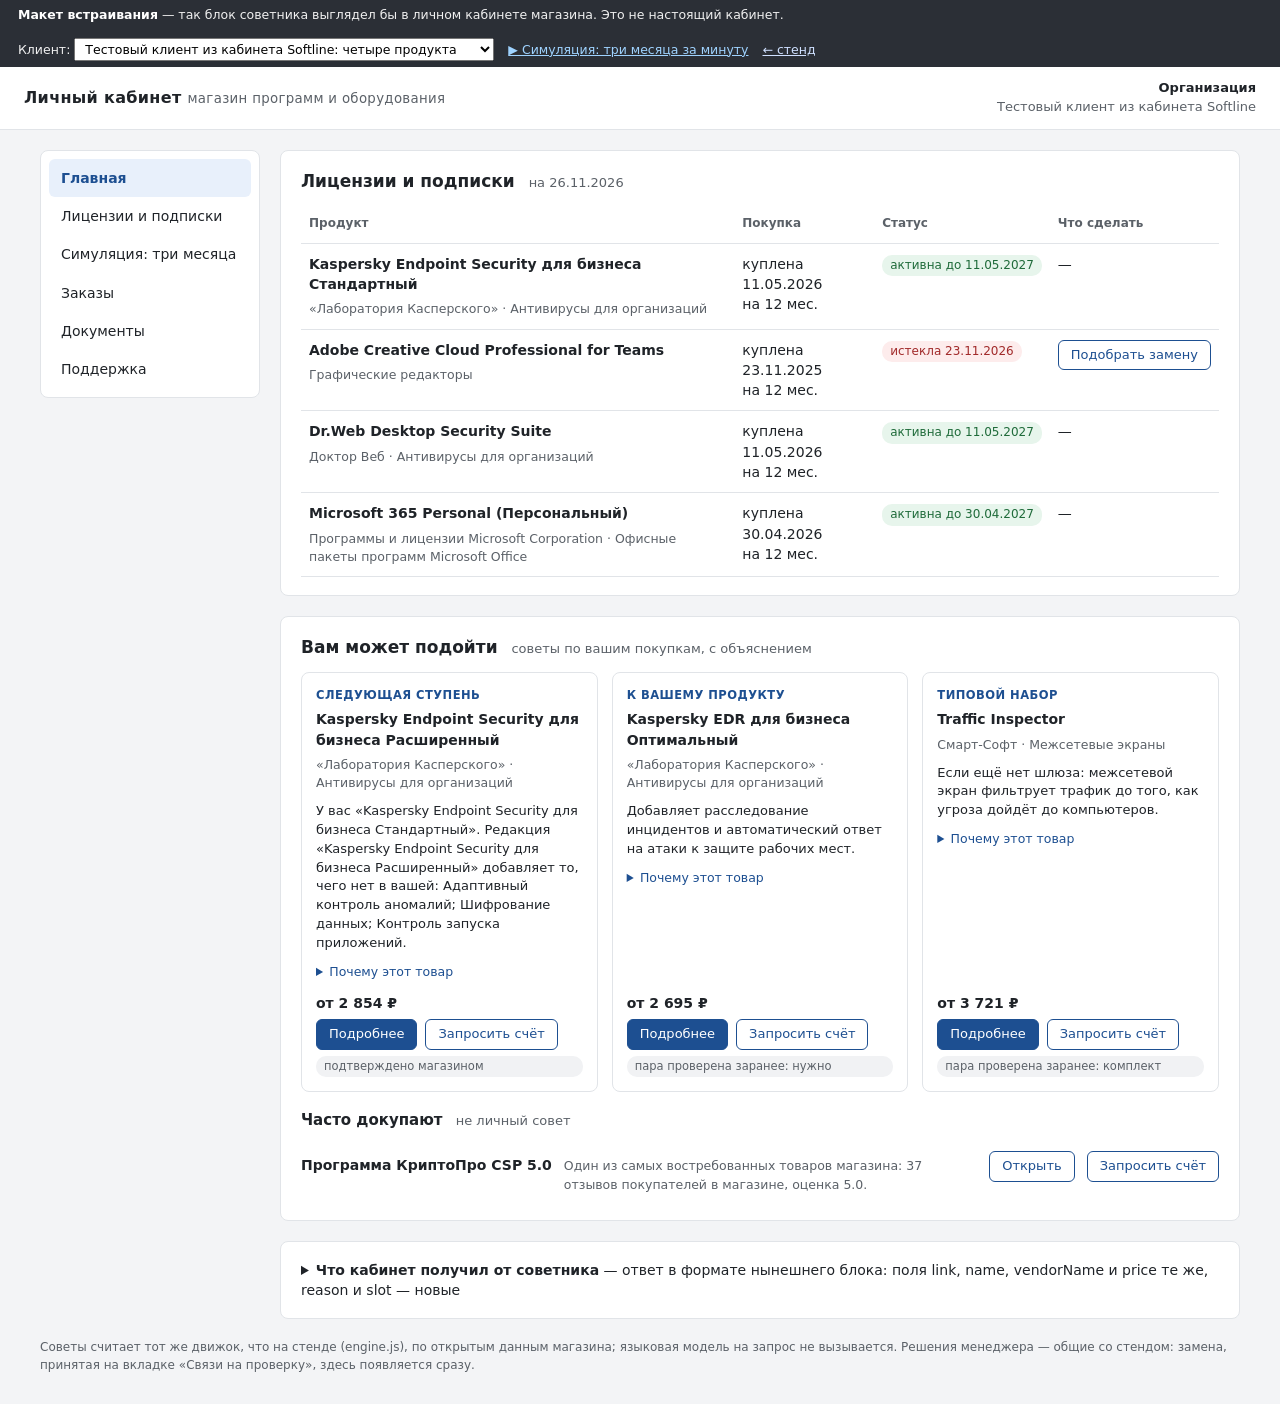
==== site/cabinet.html @ bb284099 "Кабинет: цена карточки в одну строку над кнопками «Подробнее» и «Запросить счёт» Co-Authored-By: Cla" ====
<!doctype html>
<html lang="ru">
<head>
<meta charset="utf-8">
<meta name="viewport" content="width=device-width, initial-scale=1">
<title>Макет: советник в личном кабинете</title>
<link rel="icon" href="data:,">
<style>
  :root {
    --bg: #f3f4f6; --card: #fff; --ink: #1f2328; --ink-2: #5b6168; --line: #e1e4e8;
    --accent: #1d4f91; --accent-2: #e8f0fb; --warn: #9a5b00; --warn-bg: #fff4e0; --bad: #a12a2a; --bad-bg: #fdecec;
    --ok: #1f6b3a; --ok-bg: #e7f5ec;
  }
  * { box-sizing: border-box; }
  body { margin: 0; font: 14px/1.45 system-ui, -apple-system, "Segoe UI", Roboto, sans-serif; background: var(--bg); color: var(--ink); }
  .mock { background: #2b2f36; color: #f0f0f0; font-size: 12.5px; padding: 6px 18px; display: flex; gap: 14px; align-items: center; flex-wrap: wrap; }
  .mock b { color: #fff; }
  .mock select { font: inherit; padding: 2px 6px; max-width: 420px; }
  .mock a { color: #cfe0ff; }
  header.bar { background: var(--card); border-bottom: 1px solid var(--line); padding: 12px 24px; display: flex; align-items: center; gap: 18px; }
  .logo { font-weight: 700; font-size: 16px; letter-spacing: .02em; }
  .logo small { font-weight: 400; color: var(--ink-2); margin-left: 6px; }
  .who { margin-left: auto; text-align: right; font-size: 13px; color: var(--ink-2); }
  .who b { color: var(--ink); display: block; }
  .layout { display: grid; grid-template-columns: 220px 1fr; gap: 20px; max-width: 1240px; margin: 20px auto; padding: 0 20px; }
  nav.side { background: var(--card); border: 1px solid var(--line); border-radius: 8px; padding: 8px; align-self: start; }
  nav.side a { display: block; padding: 9px 12px; border-radius: 6px; color: var(--ink); text-decoration: none; }
  nav.side a.on { background: var(--accent-2); color: var(--accent); font-weight: 600; }
  main { display: grid; gap: 20px; min-width: 0; }
  .panel { background: var(--card); border: 1px solid var(--line); border-radius: 8px; padding: 18px 20px; }
  .panel h2 { font-size: 17px; margin: 0 0 12px; }
  .panel h2 small { font-weight: 400; color: var(--ink-2); font-size: 13px; margin-left: 8px; }
  table { width: 100%; border-collapse: collapse; }
  th, td { text-align: left; padding: 10px 8px; border-bottom: 1px solid var(--line); vertical-align: top; }
  th { font-size: 12px; color: var(--ink-2); font-weight: 600; }
  .st { display: inline-block; padding: 2px 8px; border-radius: 10px; font-size: 12px; white-space: nowrap; }
  .st--ok { background: var(--ok-bg); color: var(--ok); }
  .st--warn { background: var(--warn-bg); color: var(--warn); }
  .st--bad { background: var(--bad-bg); color: var(--bad); }
  .st--none { background: #eef0f2; color: var(--ink-2); }
  .btn { display: inline-block; border: 1px solid var(--accent); color: var(--accent); background: #fff; border-radius: 6px; padding: 5px 12px; font: inherit; font-size: 13px; cursor: pointer; text-decoration: none; white-space: nowrap; }
  .btn--fill { background: var(--accent); color: #fff; }
  .hint { font-size: 12.5px; color: var(--ink-2); margin-top: 6px; max-width: 560px; }
  .hint b { color: var(--ink); }
  .repl { margin-top: 8px; padding: 10px 12px; border-radius: 6px; background: var(--accent-2); font-size: 13px; max-width: 620px; }
  .repl--wait { background: #f4f5f7; border: 1px dashed #b9bec5; }
  .cards { display: grid; grid-template-columns: repeat(auto-fill, minmax(250px, 1fr)); gap: 14px; }
  .card { border: 1px solid var(--line); border-radius: 8px; padding: 14px; display: flex; flex-direction: column; gap: 6px; }
  .card__kind { font-size: 11.5px; text-transform: uppercase; letter-spacing: .04em; color: var(--accent); font-weight: 600; }
  .card__name { font-weight: 600; }
  .card__vendor { font-size: 12.5px; color: var(--ink-2); }
  .card__why { font-size: 13px; margin: 4px 0; }
  .card__foot { margin-top: auto; display: flex; flex-wrap: wrap; align-items: center; gap: 6px 8px; padding-top: 6px; }
  .card__price { font-weight: 600; white-space: nowrap; flex: 1 0 100%; }
  .chip { font-size: 11.5px; color: var(--ink-2); background: #f1f2f4; border-radius: 10px; padding: 2px 8px; }
  details.why summary { cursor: pointer; font-size: 12.5px; color: var(--accent); }
  details.why ul { margin: 6px 0 0; padding-left: 18px; font-size: 12.5px; color: var(--ink-2); }
  .row { display: flex; gap: 12px; align-items: baseline; padding: 8px 0; border-top: 1px solid var(--line); flex-wrap: wrap; }
  .row:first-of-type { border-top: 0; }
  .row b { min-width: 220px; }
  .empty { color: var(--ink-2); font-size: 13.5px; padding: 6px 0 2px; }
  pre { background: #f6f8fa; border: 1px solid var(--line); border-radius: 6px; padding: 10px; font-size: 12px; overflow: auto; max-height: 340px; }
  footer { max-width: 1240px; margin: 0 auto 30px; padding: 0 20px; font-size: 12px; color: var(--ink-2); }
  /* симуляция «три месяца за минуту» */
  .sim-controls { display: flex; gap: 10px; align-items: center; flex-wrap: wrap; margin: 6px 0 12px; }
  .sim-tiles { display: grid; grid-template-columns: repeat(3, 1fr); gap: 12px; margin-bottom: 10px; }
  .sim-tile { border: 1px solid var(--line); border-radius: 8px; padding: 10px 14px; }
  .sim-tile b { display: block; font-size: 30px; line-height: 1.1; font-variant-numeric: tabular-nums; }
  .sim-tile span { font-size: 12.5px; color: var(--ink-2); }
  .sim-tile--ours { border-color: var(--ok); background: var(--ok-bg); }
  .sim-tile--ours b { color: var(--ok); }
  .sim-barwrap { height: 6px; background: #eef0f2; border-radius: 3px; overflow: hidden; margin: 4px 0 2px; }
  .sim-barwrap i { display: block; height: 100%; width: 0; background: var(--accent); transition: width .2s; }
  #sim-progress { font-size: 12px; color: var(--ink-2); }
  #sim-stage { margin-top: 12px; min-height: 290px; }
  .sim-head { font-size: 14px; margin-bottom: 6px; }
  .sim-hist { font-size: 12.5px; color: var(--ink-2); margin-bottom: 10px; }
  .sim-hist ul { display: inline; padding: 0; margin: 0; }
  .sim-hist li { display: inline; margin-right: 10px; color: var(--ink); }
  .sim-hist li small, .sim-item small { color: var(--ink-2); }
  .sim-cols { display: grid; grid-template-columns: 1fr 1fr; gap: 12px; }
  .sim-col { border: 1px solid var(--line); border-radius: 8px; padding: 10px 12px; }
  .sim-col--ours { border-color: var(--accent); }
  .sim-col h3 { font-size: 12.5px; margin: 0 0 6px; color: var(--ink-2); text-transform: uppercase; letter-spacing: .03em; }
  .sim-col h3 small { text-transform: none; letter-spacing: 0; font-weight: 400; }
  .sim-item { padding: 6px 8px; border-radius: 6px; margin: 4px 0; font-size: 13.5px; display: flex; flex-wrap: wrap; gap: 2px 8px; align-items: baseline; }
  .sim-item small { flex-basis: 100%; font-size: 11.5px; }
  .sim-item.hit { background: var(--ok-bg); color: var(--ok); font-weight: 600; }
  .sim-item em { font-style: normal; font-size: 11.5px; background: var(--ok); color: #fff; border-radius: 9px; padding: 0 7px; }
  .sim-target { margin-top: 10px; font-size: 13px; }
  .sim-target span { display: inline-block; margin: 3px 6px 3px 0; padding: 3px 9px; border-radius: 10px; background: #f1f2f4; }
  .sim-target span.ours { background: var(--ok-bg); color: var(--ok); font-weight: 600; }
  .sim-target span.co { background: var(--accent-2); color: var(--accent); }
  #sim-final { margin-top: 16px; border-top: 2px solid var(--line); padding-top: 12px; }
  #sim-final h3, #sim-why h3, #sim-judge h3 { font-size: 16px; margin: 0 0 8px; }
  .sim-big { font-size: 16px; }
  .sim-big b { font-size: 22px; }
  .sim-table td.sim-ours { color: var(--ok); font-weight: 700; }
  .sim-note { font-size: 13px; background: var(--warn-bg); border-radius: 6px; padding: 10px 12px; max-width: 820px; }
  #sim-why, #sim-judge { margin-top: 16px; border-top: 2px solid var(--line); padding-top: 12px; }
  .sim-list { font-size: 13px; padding-left: 18px; max-width: 860px; }
  .sim-list li { margin: 4px 0; }
  .sim-judge { margin-top: 8px; font-size: 12.5px; color: var(--ink-2); background: #f6f8fa; border-radius: 6px; padding: 6px 10px; }
  @media (max-width: 820px) { .layout { grid-template-columns: 1fr; } nav.side { display: none; } .sim-cols, .sim-tiles { grid-template-columns: 1fr; } }
</style>
</head>
<body>
<div class="mock">
  <span><b>Макет встраивания</b> — так блок советника выглядел бы в личном кабинете магазина. Это не настоящий кабинет.</span>
  <label>Клиент: <select id="client"></select></label>
  <a href="#sim" style="color:#9fd3ff">▶ Симуляция: три месяца за минуту</a>
  <a href="./">← стенд</a>
</div>
<header class="bar">
  <div class="logo">Личный кабинет<small>магазин программ и оборудования</small></div>
  <div class="who" id="who"></div>
</header>
<div class="layout">
  <nav class="side">
    <a class="on" href="#" data-home="1">Главная</a>
    <a href="#lic">Лицензии и подписки</a>
    <a href="#sim">Симуляция: три месяца</a>
    <a href="#">Заказы</a>
    <a href="#">Документы</a>
    <a href="#">Поддержка</a>
  </nav>
  <main>
    <section class="panel" id="sim" hidden>
      <h2>Симуляция: три месяца за минуту <small id="sim-window"></small></h2>
      <p class="hint" style="max-width:none">Клиенты группы A из данных организаторов. У каждого — тройка нашего советника и тройка базового способа организаторов «совместные покупки», обе на дату конца обучения; затем видно, что клиент на самом деле купил за три месяца. Счётчики — попадания: совет, который клиент потом купил. Популярность считается рядом.</p>
      <div class="sim-controls" id="sim-controls">
        <button class="btn btn--fill" id="sim-play">Перемотать три месяца</button>
        <button class="btn" id="sim-fast">Быстрее ×4</button>
        <button class="btn" id="sim-end">Сразу итог</button>
      </div>
      <div class="sim-tiles">
        <div class="sim-tile sim-tile--ours"><b id="sim-ours">0</b><span>попаданий у нашего советника</span></div>
        <div class="sim-tile"><b id="sim-co">0</b><span>у совместных покупок</span></div>
        <div class="sim-tile"><b id="sim-pop">0</b><span>у популярности</span></div>
      </div>
      <div class="sim-barwrap"><i id="sim-bar"></i></div>
      <div id="sim-progress"></div>
      <div id="sim-stage"></div>
      <div id="sim-final" hidden></div>
      <div id="sim-why" hidden></div>
      <div id="sim-judge" hidden></div>
    </section>
    <section class="panel" id="lic">
      <h2>Лицензии и подписки <small id="today"></small></h2>
      <div id="licenses"></div>
    </section>
    <section class="panel">
      <h2>Вам может подойти <small>советы по вашим покупкам, с объяснением</small></h2>
      <div id="block"></div>
      <div id="popular"></div>
    </section>
    <section class="panel">
      <details>
        <summary><b>Что кабинет получил от советника</b> — ответ в формате нынешнего блока: поля link, name, vendorName и price те же, reason и slot — новые</summary>
        <pre id="contract"></pre>
        <p class="hint">Тот же ответ кабинет получает одним запросом к серверу советника: <code>POST /api/advice</code> с типом клиента,
          датой и покупками (семейство, дата, срок). Языковая модель на запрос не вызывается, ответ — около миллисекунды.</p>
      </details>
    </section>
  </main>
</div>
<footer>
  Советы считает тот же движок, что на стенде (engine.js), по открытым данным магазина; языковая модель на запрос не вызывается.
  Решения менеджера — общие со стендом: замена, принятая на вкладке «Связи на проверку», здесь появляется сразу.
</footer>
<script src="engine.js"></script>
<script src="track.js"></script>
<script src="cabinet.js"></script>
<script src="cabinet-sim.js"></script>
</body>
</html>
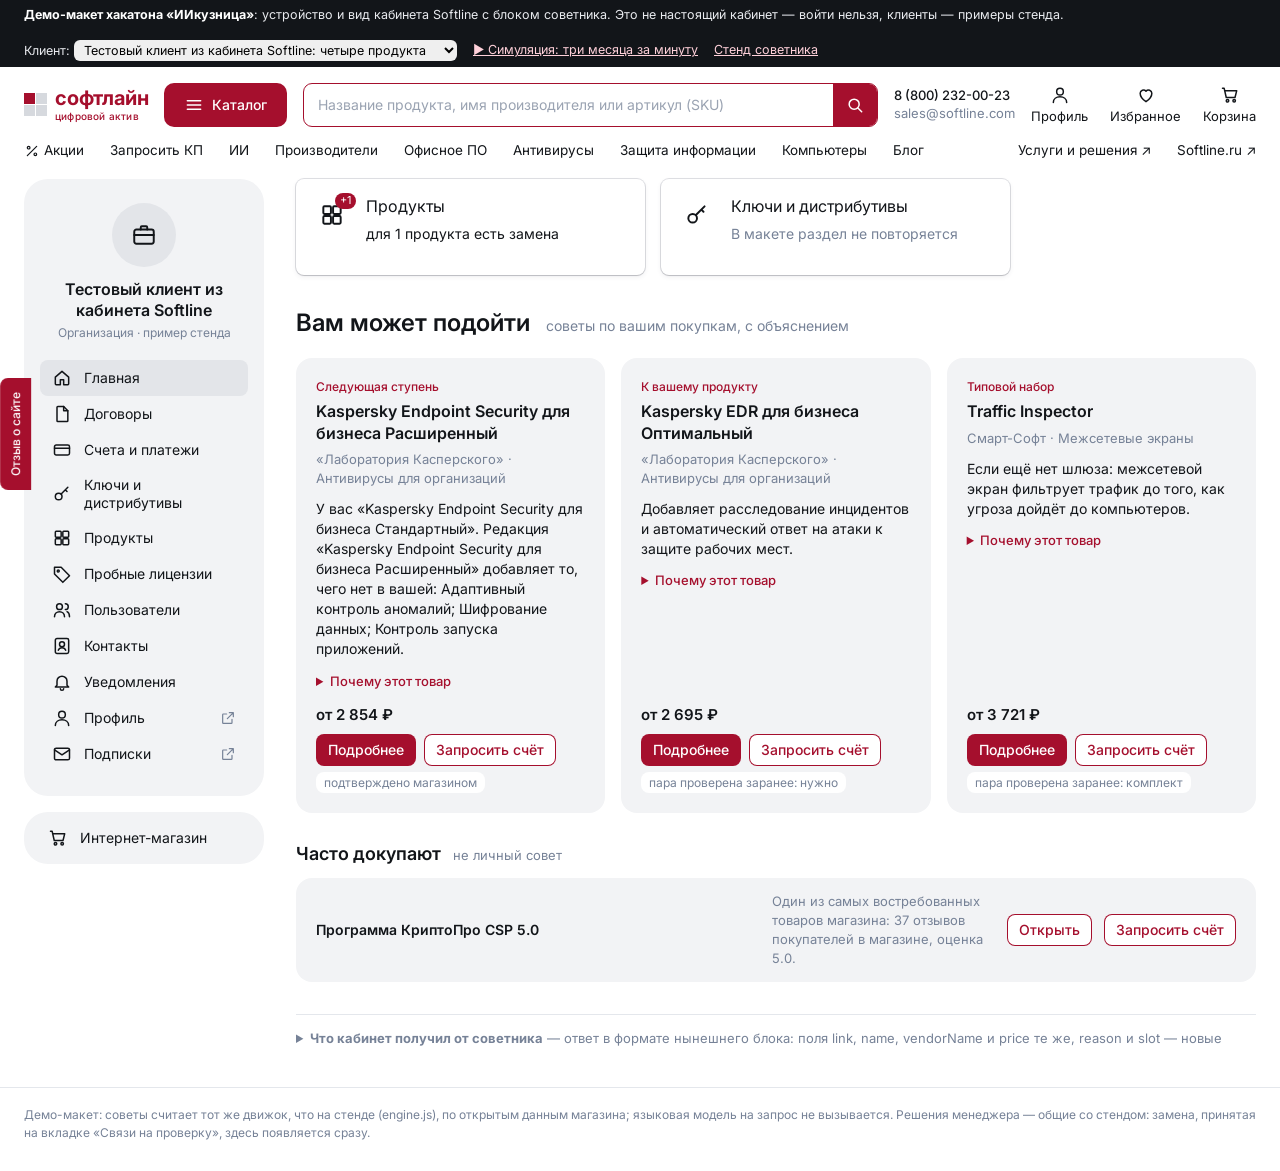
==== commit d4b4d876: "Кабинет и стенд в дизайне Softline: макет повторяет устройство и вид lk.softline.ru - cabinet.html: " ====
--- a/site/cabinet.html
+++ b/site/cabinet.html
@@ -3,129 +3,259 @@
 <head>
 <meta charset="utf-8">
 <meta name="viewport" content="width=device-width, initial-scale=1">
-<title>Макет: советник в личном кабинете</title>
+<title>Главная — макет кабинета Softline с советником</title>
 <link rel="icon" href="data:,">
+<link rel="preconnect" href="https://fonts.googleapis.com">
+<link rel="preconnect" href="https://fonts.gstatic.com" crossorigin>
+<link href="https://fonts.googleapis.com/css2?family=Inter:wght@400;500;600;700&display=swap" rel="stylesheet">
+<!-- Макет повторяет устройство и вид личного кабинета Softline (lk.softline.ru): шапка магазина, серое боковое меню,
+     «Главная» с виджетами и таблица «Продукты». Свой у макета только блок советника и его следы в таблице. -->
 <style>
   :root {
-    --bg: #f3f4f6; --card: #fff; --ink: #1f2328; --ink-2: #5b6168; --line: #e1e4e8;
-    --accent: #1d4f91; --accent-2: #e8f0fb; --warn: #9a5b00; --warn-bg: #fff4e0; --bad: #a12a2a; --bad-bg: #fdecec;
-    --ok: #1f6b3a; --ok-bg: #e7f5ec;
+    --red: #a50f2d; --red-dark: #870b24; --ink: #121519; --ink-2: #768297; --gray: #f2f3f5; --line: #e4e7ec;
+    --shadow: 0 1px 1px rgba(0, 0, 0, .12), 0 0 0 1px rgba(60, 66, 87, .16), 0 2px 5px rgba(60, 66, 87, .08);
+    --ok: #006817; --ok-bg: #e6f7e9; --ok-line: #cfe4d3; --warn: #c65300; --warn-bg: #fcf6df; --warn-line: #f7e6bb;
+    --bad: #b2041b; --bad-bg: #ffebf0; --bad-line: #f3ced4;
+    --accent: var(--red); --accent-2: #fbeef1; --bg: #fff; --card: #fff;
   }
   * { box-sizing: border-box; }
-  body { margin: 0; font: 14px/1.45 system-ui, -apple-system, "Segoe UI", Roboto, sans-serif; background: var(--bg); color: var(--ink); }
-  .mock { background: #2b2f36; color: #f0f0f0; font-size: 12.5px; padding: 6px 18px; display: flex; gap: 14px; align-items: center; flex-wrap: wrap; }
-  .mock b { color: #fff; }
-  .mock select { font: inherit; padding: 2px 6px; max-width: 420px; }
-  .mock a { color: #cfe0ff; }
-  header.bar { background: var(--card); border-bottom: 1px solid var(--line); padding: 12px 24px; display: flex; align-items: center; gap: 18px; }
-  .logo { font-weight: 700; font-size: 16px; letter-spacing: .02em; }
-  .logo small { font-weight: 400; color: var(--ink-2); margin-left: 6px; }
-  .who { margin-left: auto; text-align: right; font-size: 13px; color: var(--ink-2); }
-  .who b { color: var(--ink); display: block; }
-  .layout { display: grid; grid-template-columns: 220px 1fr; gap: 20px; max-width: 1240px; margin: 20px auto; padding: 0 20px; }
-  nav.side { background: var(--card); border: 1px solid var(--line); border-radius: 8px; padding: 8px; align-self: start; }
-  nav.side a { display: block; padding: 9px 12px; border-radius: 6px; color: var(--ink); text-decoration: none; }
-  nav.side a.on { background: var(--accent-2); color: var(--accent); font-weight: 600; }
-  main { display: grid; gap: 20px; min-width: 0; }
-  .panel { background: var(--card); border: 1px solid var(--line); border-radius: 8px; padding: 18px 20px; }
-  .panel h2 { font-size: 17px; margin: 0 0 12px; }
-  .panel h2 small { font-weight: 400; color: var(--ink-2); font-size: 13px; margin-left: 8px; }
-  table { width: 100%; border-collapse: collapse; }
-  th, td { text-align: left; padding: 10px 8px; border-bottom: 1px solid var(--line); vertical-align: top; }
-  th { font-size: 12px; color: var(--ink-2); font-weight: 600; }
-  .st { display: inline-block; padding: 2px 8px; border-radius: 10px; font-size: 12px; white-space: nowrap; }
-  .st--ok { background: var(--ok-bg); color: var(--ok); }
-  .st--warn { background: var(--warn-bg); color: var(--warn); }
-  .st--bad { background: var(--bad-bg); color: var(--bad); }
-  .st--none { background: #eef0f2; color: var(--ink-2); }
-  .btn { display: inline-block; border: 1px solid var(--accent); color: var(--accent); background: #fff; border-radius: 6px; padding: 5px 12px; font: inherit; font-size: 13px; cursor: pointer; text-decoration: none; white-space: nowrap; }
-  .btn--fill { background: var(--accent); color: #fff; }
-  .hint { font-size: 12.5px; color: var(--ink-2); margin-top: 6px; max-width: 560px; }
+  body { margin: 0; font: 14px/1.43 Inter, Arial, Tahoma, Helvetica, sans-serif; color: var(--ink); background: #fff; }
+  a { color: var(--red); }
+  svg.i { width: 20px; height: 20px; flex: 0 0 auto; fill: none; stroke: currentColor; stroke-width: 1.8; stroke-linecap: round; stroke-linejoin: round; }
+
+  /* полоса макета: не часть кабинета */
+  .demo { background: var(--ink); color: #e9ebef; font-size: 12.5px; padding: 6px 24px; display: flex; gap: 16px; align-items: center; flex-wrap: wrap; }
+  .demo b { color: #fff; }
+  .demo select { font: inherit; padding: 2px 6px; max-width: 420px; border-radius: 6px; border: 0; }
+  .demo a { color: #ffd1da; }
+
+  /* шапка магазина */
+  .hdr { max-width: 1392px; margin: 0 auto; padding: 12px 24px 0; }
+  .hdr__row { display: flex; align-items: center; gap: 16px; height: 52px; }
+  .logo { display: flex; align-items: center; gap: 8px; text-decoration: none; color: var(--red); }
+  .logo__text { font-weight: 700; font-size: 20px; line-height: 1; letter-spacing: -.01em; }
+  .logo__text small { display: block; font-size: 10px; font-weight: 500; letter-spacing: .02em; color: var(--red); margin-top: 3px; }
+  .logo__mark { display: grid; grid-template-columns: 11px 11px; gap: 1px; }
+  .logo__mark i { width: 11px; height: 11px; background: #d6d9de; }
+  .logo__mark i:first-child { background: var(--red); }
+  .btn-cat { display: inline-flex; align-items: center; gap: 8px; height: 44px; padding: 10px 20px; border: 0; border-radius: 10px; background: var(--red); color: #fff; font: 500 14px Inter, Arial, sans-serif; }
+  .search { flex: 1; display: flex; height: 44px; border: .8px solid var(--red); border-radius: 9px; overflow: hidden; }
+  .search span { flex: 1; display: flex; align-items: center; padding: 0 14px; color: #9aa3b2; font-size: 14px; }
+  .search i { width: 44px; background: var(--red); color: #fff; display: grid; place-items: center; }
+  .contacts { font-size: 13px; line-height: 1.35; }
+  .contacts b { display: block; font-weight: 500; }
+  .contacts span { color: var(--ink-2); }
+  .hdr__icons { display: flex; gap: 22px; font-size: 13px; }
+  .hdr__icons span { display: flex; flex-direction: column; align-items: center; gap: 2px; position: relative; }
+  .hdr__icons em { position: absolute; top: -4px; right: 4px; background: var(--red); color: #fff; font-style: normal; font-size: 10px; border-radius: 8px; padding: 0 5px; }
+  .hdr__nav { display: flex; gap: 26px; align-items: center; height: 40px; font-size: 13.5px; white-space: nowrap; overflow: hidden; }
+  .hdr__nav span { display: inline-flex; align-items: center; gap: 4px; }
+  .hdr__nav .r { margin-left: auto; }
+
+  /* кабинет: боковая панель и содержимое */
+  .layout { max-width: 1392px; margin: 8px auto 0; padding: 0 24px; display: grid; grid-template-columns: 240px 1fr; gap: 32px; }
+  .side__window { background: var(--gray); border-radius: 24px; padding: 24px 16px; margin-bottom: 16px; }
+  .avatar { width: 64px; height: 64px; border-radius: 50%; background: #e3e5e9; display: grid; place-items: center; margin: 0 auto 12px; }
+  .who { text-align: center; margin-bottom: 18px; }
+  .who b { display: block; font-size: 16px; font-weight: 600; line-height: 1.3; }
+  .who span { display: block; color: var(--ink-2); font-size: 12px; margin-top: 4px; }
+  .menu a { display: flex; align-items: center; gap: 12px; padding: 8px 12px; border-radius: 8px; color: var(--ink); text-decoration: none; font-size: 14px; line-height: 1.3; }
+  .menu a.on { background: #e3e5e9; }
+  .menu a.off { cursor: default; }
+  .menu a .ext { margin-left: auto; width: 16px; height: 16px; color: var(--ink-2); }
+  .side__shop { display: flex; align-items: center; gap: 12px; padding: 16px 24px; }
+  main { min-width: 0; padding-bottom: 40px; }
+  .h1 { font-size: 40px; line-height: 48px; font-weight: 700; margin: 8px 0 24px; }
+  .h1 small { font-size: 14px; font-weight: 400; color: var(--ink-2); margin-left: 12px; }
+  .h2 { font-size: 24px; line-height: 32px; font-weight: 600; margin: 32px 0 16px; }
+  .h2 small { font-size: 14px; font-weight: 400; color: var(--ink-2); margin-left: 10px; }
+  .hint { font-size: 13px; color: var(--ink-2); margin-top: 6px; max-width: 560px; line-height: 1.45; }
   .hint b { color: var(--ink); }
-  .repl { margin-top: 8px; padding: 10px 12px; border-radius: 6px; background: var(--accent-2); font-size: 13px; max-width: 620px; }
-  .repl--wait { background: #f4f5f7; border: 1px dashed #b9bec5; }
-  .cards { display: grid; grid-template-columns: repeat(auto-fill, minmax(250px, 1fr)); gap: 14px; }
-  .card { border: 1px solid var(--line); border-radius: 8px; padding: 14px; display: flex; flex-direction: column; gap: 6px; }
-  .card__kind { font-size: 11.5px; text-transform: uppercase; letter-spacing: .04em; color: var(--accent); font-weight: 600; }
-  .card__name { font-weight: 600; }
-  .card__vendor { font-size: 12.5px; color: var(--ink-2); }
-  .card__why { font-size: 13px; margin: 4px 0; }
-  .card__foot { margin-top: auto; display: flex; flex-wrap: wrap; align-items: center; gap: 6px 8px; padding-top: 6px; }
-  .card__price { font-weight: 600; white-space: nowrap; flex: 1 0 100%; }
-  .chip { font-size: 11.5px; color: var(--ink-2); background: #f1f2f4; border-radius: 10px; padding: 2px 8px; }
-  details.why summary { cursor: pointer; font-size: 12.5px; color: var(--accent); }
-  details.why ul { margin: 6px 0 0; padding-left: 18px; font-size: 12.5px; color: var(--ink-2); }
-  .row { display: flex; gap: 12px; align-items: baseline; padding: 8px 0; border-top: 1px solid var(--line); flex-wrap: wrap; }
-  .row:first-of-type { border-top: 0; }
-  .row b { min-width: 220px; }
-  .empty { color: var(--ink-2); font-size: 13.5px; padding: 6px 0 2px; }
-  pre { background: #f6f8fa; border: 1px solid var(--line); border-radius: 6px; padding: 10px; font-size: 12px; overflow: auto; max-height: 340px; }
-  footer { max-width: 1240px; margin: 0 auto 30px; padding: 0 20px; font-size: 12px; color: var(--ink-2); }
-  /* симуляция «три месяца за минуту» */
+
+  /* «Главная»: виджеты как у кабинета */
+  .widgets { display: grid; grid-template-columns: repeat(2, minmax(0, 349px)); gap: 16px; }
+  .info-widget { display: flex; gap: 14px; background: #fff; border-radius: 8px; padding: 16px; box-shadow: var(--shadow); color: var(--ink); text-decoration: none; min-height: 96px; }
+  .iw__icon { position: relative; width: 40px; height: 40px; display: grid; place-items: center; }
+  .iw__badge { position: absolute; top: -2px; right: -4px; background: var(--red); color: #fff; font-style: normal; font-size: 11px; border-radius: 9px; padding: 0 5px; }
+  .iw__title { font-size: 16px; margin-bottom: 6px; }
+  .iw__text { color: var(--ink); font-size: 14px; }
+  .iw__text.muted { color: var(--ink-2); }
+
+  /* блок советника — карточками в стиле «Популярных решений» */
+  .cards { display: grid; grid-template-columns: repeat(auto-fill, minmax(250px, 1fr)); gap: 16px; }
+  .card { background: var(--gray); border-radius: 16px; padding: 20px; display: flex; flex-direction: column; gap: 6px; }
+  .card__kind { font-size: 12px; font-weight: 500; color: var(--red); }
+  .card__name { font-size: 16px; font-weight: 600; line-height: 1.35; }
+  .card__vendor { font-size: 13px; color: var(--ink-2); }
+  .card__why { font-size: 14px; margin: 6px 0; }
+  .card__foot { margin-top: auto; display: flex; flex-wrap: wrap; align-items: center; gap: 8px; padding-top: 8px; }
+  .card__price { font-weight: 600; white-space: nowrap; flex: 1 0 100%; font-size: 15px; }
+  .chip { align-self: flex-start; font-size: 12px; color: var(--ink-2); background: #fff; border-radius: 8px; padding: 2px 8px; }
+  details.why summary { cursor: pointer; font-size: 13px; color: var(--red); font-weight: 500; }
+  details.why ul { margin: 6px 0 0; padding-left: 18px; font-size: 13px; color: var(--ink-2); }
+  .btn { display: inline-flex; align-items: center; justify-content: center; border: 0; border-radius: 8px; padding: 6px 12px; font: 500 14px/20px Inter, Arial, sans-serif;
+    cursor: pointer; text-decoration: none; white-space: nowrap; background: #fff; color: var(--red); box-shadow: inset 0 0 0 1px var(--red); }
+  .btn--fill { background: var(--red); color: #fff; box-shadow: none; }
+  .btn--fill:hover { background: var(--red-dark); }
+  .btn:disabled { background: var(--gray); color: #a4afc0; box-shadow: none; cursor: default; }
+  .row { display: flex; gap: 12px; align-items: center; padding: 14px 20px; background: var(--gray); border-radius: 16px; flex-wrap: wrap; margin-top: 12px; }
+  .row b { flex: 1 1 220px; font-weight: 600; }
+  #popular h2 { font-size: 18px !important; font-weight: 600; margin: 28px 0 0 !important; }
+  #popular h2 small { font-size: 13px; font-weight: 400; color: var(--ink-2); margin-left: 8px; }
+  .empty { color: var(--ink-2); font-size: 14px; padding: 16px 20px; background: var(--gray); border-radius: 16px; }
+  details.contract { margin-top: 32px; border-top: 1px solid var(--line); padding-top: 14px; font-size: 13px; color: var(--ink-2); }
+  details.contract summary { cursor: pointer; }
+  pre { background: var(--gray); border-radius: 8px; padding: 12px; font-size: 12px; overflow: auto; max-height: 340px; color: var(--ink); }
+
+  /* «Продукты»: поиск, фильтры и таблица как у кабинета */
+  .psearch { display: flex; align-items: center; gap: 10px; height: 44px; border-radius: 10px; box-shadow: var(--shadow); padding: 0 14px; color: #9aa3b2; font-size: 16px; }
+  .filters { display: flex; gap: 12px; flex-wrap: wrap; margin: 16px 0 20px; }
+  .filters span { display: inline-flex; align-items: center; gap: 24px; height: 40px; padding: 0 12px; border-radius: 8px; box-shadow: var(--shadow); font-size: 14px; }
+  .filters span::after { content: ""; width: 7px; height: 7px; border-right: 1.5px solid var(--ink-2); border-bottom: 1.5px solid var(--ink-2); transform: rotate(45deg) translateY(-2px); }
+  #licenses table { width: 100%; border-collapse: separate; border-spacing: 0; border: 1px solid var(--line); border-radius: 12px; overflow: hidden; }
+  #licenses th { background: var(--gray); text-align: left; font-weight: 400; font-size: 14px; padding: 12px 16px; }
+  #licenses td { padding: 14px 16px; border-top: 1px solid var(--line); vertical-align: top; }
+  #licenses td.pact { width: 380px; text-align: right; }
+  #licenses td.pact .hint { margin-left: auto; text-align: right; font-size: 13px; }
+  .pvend b { font-weight: 500; }
+  .pvend span { color: var(--ink-2); font-weight: 500; }
+  .pname { margin: 4px 0; max-width: 460px; }
+  .ptags { color: var(--ink-2); }
+  .pdate { margin-top: 8px; }
+  .st { display: inline-block; padding: 2px 6px; border-radius: 8px; font-size: 14px; line-height: 20px; font-weight: 500; white-space: nowrap; border: .8px solid transparent; }
+  .st--ok { background: var(--ok-bg); color: var(--ok); border-color: var(--ok-line); }
+  .st--warn { background: var(--warn-bg); color: var(--warn); border-color: var(--warn-line); }
+  .st--bad { background: var(--bad-bg); color: var(--bad); border-color: var(--bad-line); }
+  .st--none { background: var(--gray); color: var(--ink-2); }
+  .repl { margin: 10px 0 0 auto; padding: 12px 14px; border-radius: 12px; background: var(--gray); font-size: 13px; max-width: 380px; text-align: left; }
+  #licenses td.pact .repl .hint { text-align: left; margin-left: 0; }
+  .repl--wait { background: #fff; box-shadow: inset 0 0 0 1px #c9ced6; }
+  .note { color: var(--ink-2); margin-top: 14px; }
+  footer { max-width: 1392px; margin: 0 auto; padding: 18px 24px 30px; font-size: 12px; color: var(--ink-2); border-top: 1px solid var(--line); }
+  .feedback { position: fixed; left: 0; top: 42%; writing-mode: vertical-rl; transform: rotate(180deg); background: var(--red); color: #fff; font-size: 12px;
+    font-weight: 500; padding: 14px 7px; border-radius: 0 8px 8px 0; }
+
+  /* симуляция «три месяца за минуту» — та же, что раньше, в цветах кабинета */
+  #sim { padding-top: 8px; }
+  #sim h2 { font-size: 24px; line-height: 32px; font-weight: 600; margin: 0 0 8px; }
+  #sim h2 small { font-size: 14px; font-weight: 400; color: var(--ink-2); margin-left: 8px; }
   .sim-controls { display: flex; gap: 10px; align-items: center; flex-wrap: wrap; margin: 6px 0 12px; }
   .sim-tiles { display: grid; grid-template-columns: repeat(3, 1fr); gap: 12px; margin-bottom: 10px; }
-  .sim-tile { border: 1px solid var(--line); border-radius: 8px; padding: 10px 14px; }
+  .sim-tile { background: var(--gray); border-radius: 16px; padding: 12px 16px; }
   .sim-tile b { display: block; font-size: 30px; line-height: 1.1; font-variant-numeric: tabular-nums; }
-  .sim-tile span { font-size: 12.5px; color: var(--ink-2); }
-  .sim-tile--ours { border-color: var(--ok); background: var(--ok-bg); }
+  .sim-tile span { font-size: 13px; color: var(--ink-2); }
+  .sim-tile--ours { background: var(--ok-bg); }
   .sim-tile--ours b { color: var(--ok); }
-  .sim-barwrap { height: 6px; background: #eef0f2; border-radius: 3px; overflow: hidden; margin: 4px 0 2px; }
-  .sim-barwrap i { display: block; height: 100%; width: 0; background: var(--accent); transition: width .2s; }
+  .sim-barwrap { height: 6px; background: var(--gray); border-radius: 3px; overflow: hidden; margin: 4px 0 2px; }
+  .sim-barwrap i { display: block; height: 100%; width: 0; background: var(--red); transition: width .2s; }
   #sim-progress { font-size: 12px; color: var(--ink-2); }
   #sim-stage { margin-top: 12px; min-height: 290px; }
   .sim-head { font-size: 14px; margin-bottom: 6px; }
-  .sim-hist { font-size: 12.5px; color: var(--ink-2); margin-bottom: 10px; }
+  .sim-hist { font-size: 13px; color: var(--ink-2); margin-bottom: 10px; }
   .sim-hist ul { display: inline; padding: 0; margin: 0; }
   .sim-hist li { display: inline; margin-right: 10px; color: var(--ink); }
   .sim-hist li small, .sim-item small { color: var(--ink-2); }
   .sim-cols { display: grid; grid-template-columns: 1fr 1fr; gap: 12px; }
-  .sim-col { border: 1px solid var(--line); border-radius: 8px; padding: 10px 12px; }
-  .sim-col--ours { border-color: var(--accent); }
+  .sim-col { background: var(--gray); border-radius: 16px; padding: 12px 14px; }
+  .sim-col--ours { background: #fff; box-shadow: inset 0 0 0 1.5px var(--red); }
   .sim-col h3 { font-size: 12.5px; margin: 0 0 6px; color: var(--ink-2); text-transform: uppercase; letter-spacing: .03em; }
   .sim-col h3 small { text-transform: none; letter-spacing: 0; font-weight: 400; }
-  .sim-item { padding: 6px 8px; border-radius: 6px; margin: 4px 0; font-size: 13.5px; display: flex; flex-wrap: wrap; gap: 2px 8px; align-items: baseline; }
+  .sim-item { padding: 6px 8px; border-radius: 8px; margin: 4px 0; font-size: 13.5px; display: flex; flex-wrap: wrap; gap: 2px 8px; align-items: baseline; }
   .sim-item small { flex-basis: 100%; font-size: 11.5px; }
   .sim-item.hit { background: var(--ok-bg); color: var(--ok); font-weight: 600; }
   .sim-item em { font-style: normal; font-size: 11.5px; background: var(--ok); color: #fff; border-radius: 9px; padding: 0 7px; }
   .sim-target { margin-top: 10px; font-size: 13px; }
-  .sim-target span { display: inline-block; margin: 3px 6px 3px 0; padding: 3px 9px; border-radius: 10px; background: #f1f2f4; }
+  .sim-target span { display: inline-block; margin: 3px 6px 3px 0; padding: 3px 9px; border-radius: 8px; background: var(--gray); }
   .sim-target span.ours { background: var(--ok-bg); color: var(--ok); font-weight: 600; }
-  .sim-target span.co { background: var(--accent-2); color: var(--accent); }
-  #sim-final { margin-top: 16px; border-top: 2px solid var(--line); padding-top: 12px; }
-  #sim-final h3, #sim-why h3, #sim-judge h3 { font-size: 16px; margin: 0 0 8px; }
+  .sim-target span.co { background: var(--accent-2); color: var(--red); }
+  #sim-final { margin-top: 16px; border-top: 1px solid var(--line); padding-top: 12px; }
+  #sim-final h3, #sim-why h3, #sim-judge h3 { font-size: 18px; margin: 0 0 8px; }
   .sim-big { font-size: 16px; }
   .sim-big b { font-size: 22px; }
+  .sim-table { border-collapse: collapse; }
+  .sim-table th, .sim-table td { text-align: left; padding: 8px 10px; border-bottom: 1px solid var(--line); }
   .sim-table td.sim-ours { color: var(--ok); font-weight: 700; }
-  .sim-note { font-size: 13px; background: var(--warn-bg); border-radius: 6px; padding: 10px 12px; max-width: 820px; }
-  #sim-why, #sim-judge { margin-top: 16px; border-top: 2px solid var(--line); padding-top: 12px; }
+  .sim-note { font-size: 13px; background: var(--warn-bg); border-radius: 8px; padding: 10px 12px; max-width: 820px; }
+  #sim-why, #sim-judge { margin-top: 16px; border-top: 1px solid var(--line); padding-top: 12px; }
   .sim-list { font-size: 13px; padding-left: 18px; max-width: 860px; }
   .sim-list li { margin: 4px 0; }
-  .sim-judge { margin-top: 8px; font-size: 12.5px; color: var(--ink-2); background: #f6f8fa; border-radius: 6px; padding: 6px 10px; }
-  @media (max-width: 820px) { .layout { grid-template-columns: 1fr; } nav.side { display: none; } .sim-cols, .sim-tiles { grid-template-columns: 1fr; } }
+  .sim-judge { margin-top: 8px; font-size: 12.5px; color: var(--ink-2); background: var(--gray); border-radius: 8px; padding: 6px 10px; }
+  @media (max-width: 1100px) { .hdr__nav, .contacts { display: none; } }
+  @media (max-width: 820px) { .layout { grid-template-columns: 1fr; } aside { display: none; } .sim-cols, .sim-tiles, .widgets { grid-template-columns: 1fr; } .hdr__icons { display: none; } }
 </style>
 </head>
 <body>
-<div class="mock">
-  <span><b>Макет встраивания</b> — так блок советника выглядел бы в личном кабинете магазина. Это не настоящий кабинет.</span>
+<svg width="0" height="0" style="position:absolute" aria-hidden="true">
+  <symbol id="i-home" viewBox="0 0 24 24"><path d="M4 11l8-7 8 7v8a1 1 0 0 1-1 1h-5v-6h-4v6H5a1 1 0 0 1-1-1z"/></symbol>
+  <symbol id="i-doc" viewBox="0 0 24 24"><path d="M7 3h7l5 5v12a1 1 0 0 1-1 1H7a1 1 0 0 1-1-1V4a1 1 0 0 1 1-1z"/><path d="M14 3v5h5"/></symbol>
+  <symbol id="i-card" viewBox="0 0 24 24"><rect x="3" y="6" width="18" height="12" rx="2"/><path d="M3 10h18"/></symbol>
+  <symbol id="i-key" viewBox="0 0 24 24"><circle cx="8" cy="15" r="4"/><path d="M11 12l8-8M16 7l2 2"/></symbol>
+  <symbol id="i-grid" viewBox="0 0 24 24"><rect x="4" y="4" width="7" height="7" rx="1"/><rect x="13" y="4" width="7" height="7" rx="1"/><rect x="4" y="13" width="7" height="7" rx="1"/><rect x="13" y="13" width="7" height="7" rx="1"/></symbol>
+  <symbol id="i-tag" viewBox="0 0 24 24"><path d="M3 12V4h8l10 10-8 8z"/><circle cx="7.5" cy="8.5" r="1.2"/></symbol>
+  <symbol id="i-users" viewBox="0 0 24 24"><circle cx="9" cy="8" r="3.5"/><path d="M3 20c0-3.5 2.7-6 6-6s6 2.5 6 6M16 4.5a3.5 3.5 0 0 1 0 7M18 14c2 .8 3 2.8 3 6"/></symbol>
+  <symbol id="i-contact" viewBox="0 0 24 24"><rect x="4" y="3" width="16" height="18" rx="2"/><circle cx="12" cy="10" r="3"/><path d="M7.5 17c.8-2 2.5-3 4.5-3s3.7 1 4.5 3"/></symbol>
+  <symbol id="i-bell" viewBox="0 0 24 24"><path d="M6 16V11a6 6 0 0 1 12 0v5l2 2H4z"/><path d="M10 20a2 2 0 0 0 4 0"/></symbol>
+  <symbol id="i-user" viewBox="0 0 24 24"><circle cx="12" cy="8" r="4"/><path d="M4 21c0-4.4 3.6-7 8-7s8 2.6 8 7"/></symbol>
+  <symbol id="i-mail" viewBox="0 0 24 24"><rect x="3" y="5" width="18" height="14" rx="2"/><path d="M3 7l9 6 9-6"/></symbol>
+  <symbol id="i-ext" viewBox="0 0 24 24"><path d="M14 4h6v6M20 4l-9 9M18 14v5a1 1 0 0 1-1 1H5a1 1 0 0 1-1-1V7a1 1 0 0 1 1-1h5"/></symbol>
+  <symbol id="i-cart" viewBox="0 0 24 24"><path d="M3 4h2l2.5 11h10.5l2-8H6.5"/><circle cx="9" cy="19" r="1.5"/><circle cx="17" cy="19" r="1.5"/></symbol>
+  <symbol id="i-heart" viewBox="0 0 24 24"><path d="M12 20s-7-4.4-7-10a4 4 0 0 1 7-2.6A4 4 0 0 1 19 10c0 5.6-7 10-7 10z"/></symbol>
+  <symbol id="i-bag" viewBox="0 0 24 24"><rect x="3" y="7" width="18" height="13" rx="2"/><path d="M9 7V5a1 1 0 0 1 1-1h4a1 1 0 0 1 1 1v2M3 12h18"/></symbol>
+  <symbol id="i-menu" viewBox="0 0 24 24"><path d="M4 7h16M4 12h16M4 17h16"/></symbol>
+  <symbol id="i-search" viewBox="0 0 24 24"><circle cx="11" cy="11" r="6"/><path d="M20 20l-4.5-4.5"/></symbol>
+  <symbol id="i-pct" viewBox="0 0 24 24"><path d="M5 19L19 5"/><circle cx="7" cy="7" r="2"/><circle cx="17" cy="17" r="2"/></symbol>
+</svg>
+
+<div class="demo">
+  <span><b>Демо-макет хакатона «ИИкузница»</b>: устройство и вид кабинета Softline с блоком советника. Это не настоящий кабинет — войти нельзя, клиенты — примеры стенда.</span>
   <label>Клиент: <select id="client"></select></label>
-  <a href="#sim" style="color:#9fd3ff">▶ Симуляция: три месяца за минуту</a>
-  <a href="./">← стенд</a>
+  <a href="#sim">▶ Симуляция: три месяца за минуту</a>
+  <a href="./">Стенд советника</a>
 </div>
-<header class="bar">
-  <div class="logo">Личный кабинет<small>магазин программ и оборудования</small></div>
-  <div class="who" id="who"></div>
+
+<header class="hdr">
+  <div class="hdr__row">
+    <a class="logo" href="#"><span class="logo__mark"><i></i><i></i><i></i><i></i></span><span class="logo__text">софтлайн<small>цифровой актив</small></span></a>
+    <span class="btn-cat"><svg class="i"><use href="#i-menu"/></svg>Каталог</span>
+    <div class="search"><span>Название продукта, имя производителя или артикул (SKU)</span><i><svg class="i"><use href="#i-search"/></svg></i></div>
+    <div class="contacts"><b>8 (800) 232-00-23</b><span>sales@softline.com</span></div>
+    <div class="hdr__icons">
+      <span><svg class="i"><use href="#i-user"/></svg>Профиль</span>
+      <span><svg class="i"><use href="#i-heart"/></svg>Избранное</span>
+      <span><svg class="i"><use href="#i-cart"/></svg>Корзина</span>
+    </div>
+  </div>
+  <nav class="hdr__nav">
+    <span><svg class="i" style="width:16px;height:16px"><use href="#i-pct"/></svg>Акции</span><span>Запросить КП</span><span>ИИ</span><span>Производители</span>
+    <span>Офисное ПО</span><span>Антивирусы</span><span>Защита информации</span><span>Компьютеры</span><span>Блог</span>
+    <span class="r">Услуги и решения ↗</span><span>Softline.ru ↗</span>
+  </nav>
 </header>
+
 <div class="layout">
-  <nav class="side">
-    <a class="on" href="#" data-home="1">Главная</a>
-    <a href="#lic">Лицензии и подписки</a>
-    <a href="#sim">Симуляция: три месяца</a>
-    <a href="#">Заказы</a>
-    <a href="#">Документы</a>
-    <a href="#">Поддержка</a>
-  </nav>
+  <aside>
+    <div class="side__window">
+      <div class="avatar"><svg class="i" style="width:26px;height:26px"><use href="#i-bag"/></svg></div>
+      <div class="who" id="who"></div>
+      <nav class="menu">
+        <a href="#" data-page="home" class="on"><svg class="i"><use href="#i-home"/></svg>Главная</a>
+        <a class="off" title="В макете этого раздела нет"><svg class="i"><use href="#i-doc"/></svg>Договоры</a>
+        <a class="off" title="В макете этого раздела нет"><svg class="i"><use href="#i-card"/></svg>Счета и платежи</a>
+        <a class="off" title="В макете этого раздела нет"><svg class="i"><use href="#i-key"/></svg>Ключи и дистрибутивы</a>
+        <a href="#products" data-page="products"><svg class="i"><use href="#i-grid"/></svg>Продукты</a>
+        <a class="off" title="В макете этого раздела нет"><svg class="i"><use href="#i-tag"/></svg>Пробные лицензии</a>
+        <a class="off" title="В макете этого раздела нет"><svg class="i"><use href="#i-users"/></svg>Пользователи</a>
+        <a class="off" title="В макете этого раздела нет"><svg class="i"><use href="#i-contact"/></svg>Контакты</a>
+        <a class="off" title="В макете этого раздела нет"><svg class="i"><use href="#i-bell"/></svg>Уведомления</a>
+        <a class="off" title="В макете этого раздела нет"><svg class="i"><use href="#i-user"/></svg>Профиль<svg class="i ext"><use href="#i-ext"/></svg></a>
+        <a class="off" title="В макете этого раздела нет"><svg class="i"><use href="#i-mail"/></svg>Подписки<svg class="i ext"><use href="#i-ext"/></svg></a>
+      </nav>
+    </div>
+    <div class="side__window side__shop"><svg class="i"><use href="#i-cart"/></svg>Интернет-магазин</div>
+  </aside>
+
   <main>
-    <section class="panel" id="sim" hidden>
+    <section id="sim" hidden>
       <h2>Симуляция: три месяца за минуту <small id="sim-window"></small></h2>
       <p class="hint" style="max-width:none">Клиенты группы A из данных организаторов. У каждого — тройка нашего советника и тройка базового способа организаторов «совместные покупки», обе на дату конца обучения; затем видно, что клиент на самом деле купил за три месяца. Счётчики — попадания: совет, который клиент потом купил. Популярность считается рядом.</p>
       <div class="sim-controls" id="sim-controls">
@@ -145,32 +275,79 @@
       <div id="sim-why" hidden></div>
       <div id="sim-judge" hidden></div>
     </section>
-    <section class="panel" id="lic">
-      <h2>Лицензии и подписки <small id="today"></small></h2>
-      <div id="licenses"></div>
-    </section>
-    <section class="panel">
-      <h2>Вам может подойти <small>советы по вашим покупкам, с объяснением</small></h2>
+
+    <section id="page-home" class="page">
+      <div class="widgets">
+        <a class="info-widget" href="#products">
+          <span class="iw__icon"><svg class="i" style="width:26px;height:26px"><use href="#i-grid"/></svg><em class="iw__badge" id="w-badge" hidden></em></span>
+          <span><div class="iw__title">Продукты</div><div class="iw__text" id="w-products">—</div></span>
+        </a>
+        <div class="info-widget">
+          <span class="iw__icon"><svg class="i" style="width:26px;height:26px"><use href="#i-key"/></svg></span>
+          <span><div class="iw__title">Ключи и дистрибутивы</div><div class="iw__text muted">В макете раздел не повторяется</div></span>
+        </div>
+      </div>
+      <h2 class="h2">Вам может подойти <small>советы по вашим покупкам, с объяснением</small></h2>
       <div id="block"></div>
       <div id="popular"></div>
-    </section>
-    <section class="panel">
-      <details>
+      <details class="contract">
         <summary><b>Что кабинет получил от советника</b> — ответ в формате нынешнего блока: поля link, name, vendorName и price те же, reason и slot — новые</summary>
         <pre id="contract"></pre>
         <p class="hint">Тот же ответ кабинет получает одним запросом к серверу советника: <code>POST /api/advice</code> с типом клиента,
-          датой и покупками (семейство, дата, срок). Языковая модель на запрос не вызывается, ответ — около миллисекунды.</p>
+          датой и покупками (семейство, дата, срок), или вставляет виджет одним тегом — <a href="embed.html">страница встраивания</a>.
+          Языковая модель на запрос не вызывается, ответ — около миллисекунды.</p>
       </details>
+    </section>
+
+    <section id="page-products" class="page" hidden>
+      <h1 class="h1">Продукты <small id="today"></small></h1>
+      <div class="psearch"><svg class="i"><use href="#i-search"/></svg>Поиск по названию продукта</div>
+      <div class="filters"><span>Вендор</span><span>Номер договора</span><span>Тип продукта</span><span>Истекшие продукты</span><span>Год поставки</span></div>
+      <div id="licenses"></div>
+      <p class="note">Продление с советом о старшей редакции и готовая замена ушедшего продукта — от советника; остальное повторяет таблицу кабинета.</p>
     </section>
   </main>
 </div>
+<div class="feedback">Отзыв о сайте</div>
 <footer>
-  Советы считает тот же движок, что на стенде (engine.js), по открытым данным магазина; языковая модель на запрос не вызывается.
+  Демо-макет: советы считает тот же движок, что на стенде (engine.js), по открытым данным магазина; языковая модель на запрос не вызывается.
   Решения менеджера — общие со стендом: замена, принятая на вкладке «Связи на проверку», здесь появляется сразу.
 </footer>
 <script src="engine.js"></script>
 <script src="track.js"></script>
 <script src="cabinet.js"></script>
 <script src="cabinet-sim.js"></script>
+<script>
+/* Разделы кабинета: «Главная» и «Продукты» (#products), симуляция — #sim (её показывает cabinet-sim.js). */
+(function () {
+  "use strict";
+  function route() {
+    const sim = location.hash === "#sim";
+    const id = location.hash === "#products" ? "page-products" : "page-home";
+    if (!sim) document.querySelectorAll("main > section.page").forEach((s) => { s.hidden = s.id !== id; });
+    document.querySelectorAll(".menu a[data-page]").forEach((a) => a.classList.toggle("on", !sim && "page-" + a.dataset.page === id));
+    document.title = (sim ? "Симуляция" : id === "page-products" ? "Продукты" : "Главная") + " — макет кабинета Softline с советником";
+    window.scrollTo(0, 0);
+  }
+  window.addEventListener("hashchange", route);
+  route();
+  // виджет «Продукты» на главной — по таблице продуктов: что можно продлить и где готова замена
+  const lic = document.getElementById("licenses");
+  const plural = (n, a, b, c) => (n % 10 === 1 && n % 100 !== 11 ? a : n % 10 >= 2 && n % 10 <= 4 && (n % 100 < 10 || n % 100 >= 20) ? b : c);
+  function widget() {
+    const renew = lic.querySelectorAll('a[href*="sovetnik_renew"]').length;
+    const repl = lic.querySelectorAll("[data-repl]").length;
+    const parts = [];
+    if (renew) parts.push(`${renew} ${plural(renew, "продукт", "продукта", "продуктов")} можно продлить`);
+    if (repl) parts.push(`для ${repl} ${plural(repl, "продукта", "продуктов", "продуктов")} есть замена`);
+    document.getElementById("w-products").textContent = parts.join(", ") || "Продления и замены не требуются";
+    const badge = document.getElementById("w-badge");
+    badge.hidden = !(renew + repl);
+    badge.textContent = "+" + (renew + repl);
+  }
+  new MutationObserver(widget).observe(lic, { childList: true });
+  widget();
+})();
+</script>
 </body>
 </html>
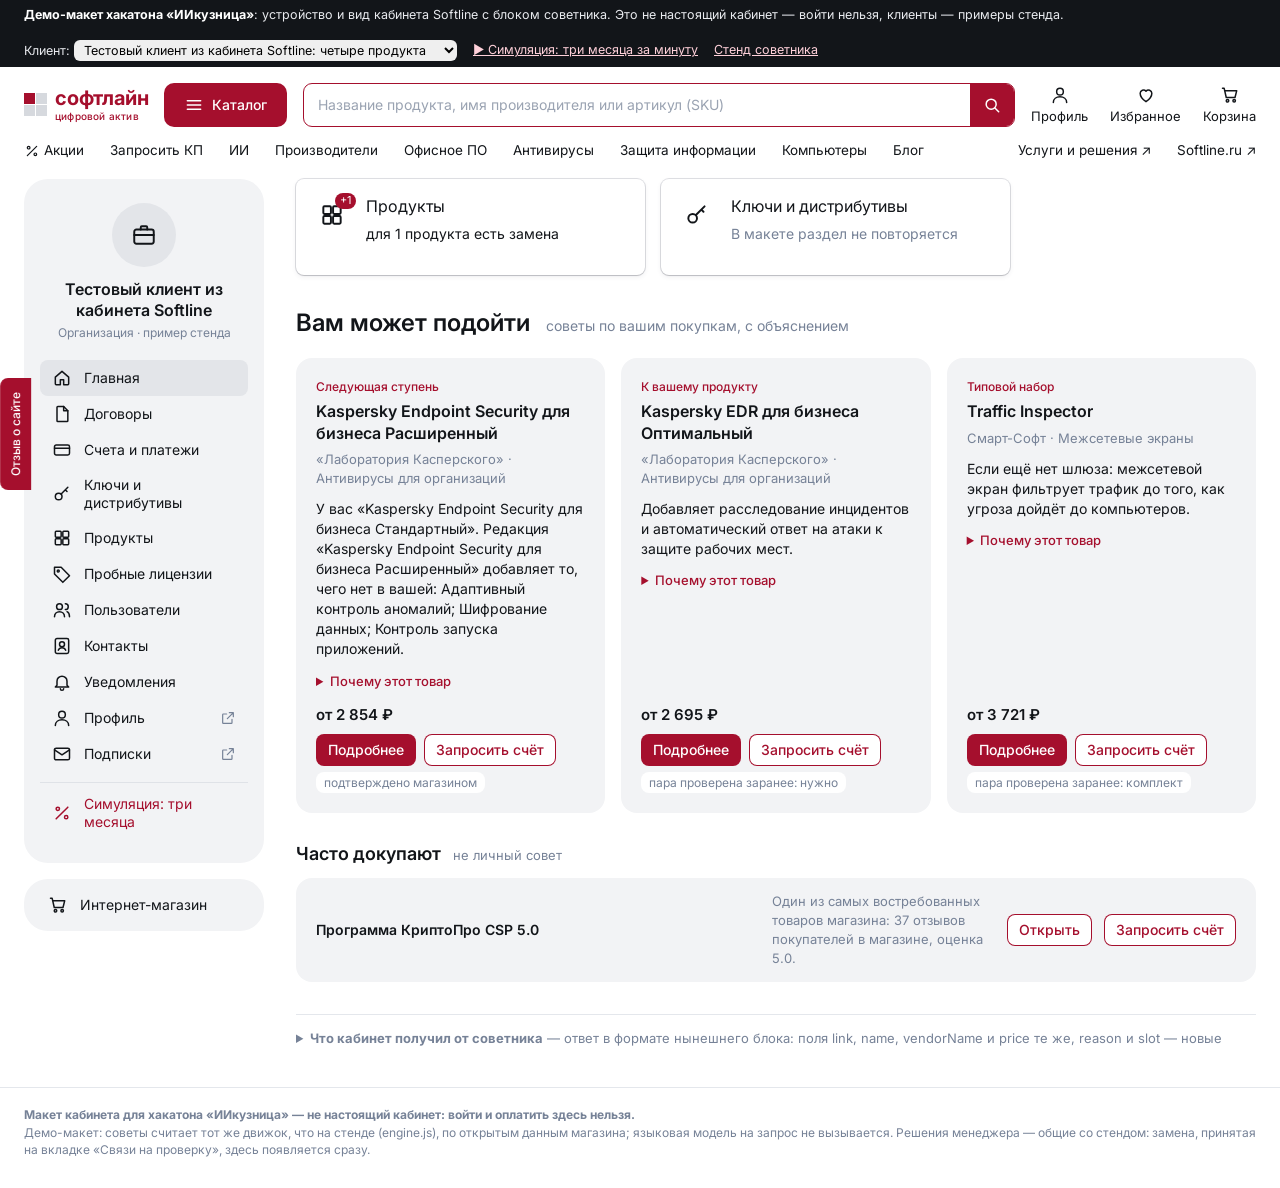
==== commit 1ba96940: "Макет кабинета: метка «макет» всегда, режим записи без тёмной полосы, симуляция в меню - Знак кабине" ====
--- a/site/cabinet.html
+++ b/site/cabinet.html
@@ -3,13 +3,14 @@
 <head>
 <meta charset="utf-8">
 <meta name="viewport" content="width=device-width, initial-scale=1">
-<title>Главная — макет кабинета Softline с советником</title>
+<title>Главная — макет личного кабинета с советником</title>
 <link rel="icon" href="data:,">
 <link rel="preconnect" href="https://fonts.googleapis.com">
 <link rel="preconnect" href="https://fonts.gstatic.com" crossorigin>
 <link href="https://fonts.googleapis.com/css2?family=Inter:wght@400;500;600;700&display=swap" rel="stylesheet">
-<!-- Макет повторяет устройство и вид личного кабинета Softline (lk.softline.ru): шапка магазина, серое боковое меню,
-     «Главная» с виджетами и таблица «Продукты». Свой у макета только блок советника и его следы в таблице. -->
+<!-- Макет повторяет устройство и раскладку личного кабинета магазина (lk.softline.ru): шапка, серое боковое меню,
+     «Главная» с виджетами и таблица «Продукты». Стили, значки и картинки свои; знака, имени сайта и контактов магазина нет —
+     это макет, а не копия сайта. Свой по смыслу у макета блок советника и его следы в таблице. -->
 <style>
   :root {
     --red: #a50f2d; --red-dark: #870b24; --ink: #121519; --ink-2: #768297; --gray: #f2f3f5; --line: #e4e7ec;
@@ -35,9 +36,11 @@
   .logo { display: flex; align-items: center; gap: 8px; text-decoration: none; color: var(--red); }
   .logo__text { font-weight: 700; font-size: 20px; line-height: 1; letter-spacing: -.01em; }
   .logo__text small { display: block; font-size: 10px; font-weight: 500; letter-spacing: .02em; color: var(--red); margin-top: 3px; }
+  .logo__mark i:first-child { background: var(--red); }
+  body.clean .demo { display: none; }
+  .mark { font-size: 12px; color: var(--ink-2); }
   .logo__mark { display: grid; grid-template-columns: 11px 11px; gap: 1px; }
   .logo__mark i { width: 11px; height: 11px; background: #d6d9de; }
-  .logo__mark i:first-child { background: var(--red); }
   .btn-cat { display: inline-flex; align-items: center; gap: 8px; height: 44px; padding: 10px 20px; border: 0; border-radius: 10px; background: var(--red); color: #fff; font: 500 14px Inter, Arial, sans-serif; }
   .search { flex: 1; display: flex; height: 44px; border: .8px solid var(--red); border-radius: 9px; overflow: hidden; }
   .search span { flex: 1; display: flex; align-items: center; padding: 0 14px; color: #9aa3b2; font-size: 14px; }
@@ -63,6 +66,8 @@
   .menu a.on { background: #e3e5e9; }
   .menu a.off { cursor: default; }
   .menu a .ext { margin-left: auto; width: 16px; height: 16px; color: var(--ink-2); }
+  .menu a.menu__sim { margin-top: 10px; border-top: 1px solid #dfe2e7; border-radius: 0 0 8px 8px; padding-top: 12px; color: var(--red); }
+  .menu a.menu__sim.on { border-radius: 8px; }
   .side__shop { display: flex; align-items: center; gap: 12px; padding: 16px 24px; }
   main { min-width: 0; padding-bottom: 40px; }
   .h1 { font-size: 40px; line-height: 48px; font-weight: 700; margin: 8px 0 24px; }
@@ -218,7 +223,6 @@
     <a class="logo" href="#"><span class="logo__mark"><i></i><i></i><i></i><i></i></span><span class="logo__text">софтлайн<small>цифровой актив</small></span></a>
     <span class="btn-cat"><svg class="i"><use href="#i-menu"/></svg>Каталог</span>
     <div class="search"><span>Название продукта, имя производителя или артикул (SKU)</span><i><svg class="i"><use href="#i-search"/></svg></i></div>
-    <div class="contacts"><b>8 (800) 232-00-23</b><span>sales@softline.com</span></div>
     <div class="hdr__icons">
       <span><svg class="i"><use href="#i-user"/></svg>Профиль</span>
       <span><svg class="i"><use href="#i-heart"/></svg>Избранное</span>
@@ -249,6 +253,7 @@
         <a class="off" title="В макете этого раздела нет"><svg class="i"><use href="#i-bell"/></svg>Уведомления</a>
         <a class="off" title="В макете этого раздела нет"><svg class="i"><use href="#i-user"/></svg>Профиль<svg class="i ext"><use href="#i-ext"/></svg></a>
         <a class="off" title="В макете этого раздела нет"><svg class="i"><use href="#i-mail"/></svg>Подписки<svg class="i ext"><use href="#i-ext"/></svg></a>
+        <a href="#sim" data-page="sim" class="menu__sim"><svg class="i"><use href="#i-pct"/></svg>Симуляция: три месяца</a>
       </nav>
     </div>
     <div class="side__window side__shop"><svg class="i"><use href="#i-cart"/></svg>Интернет-магазин</div>
@@ -310,9 +315,15 @@
 </div>
 <div class="feedback">Отзыв о сайте</div>
 <footer>
+  <b class="mark">Макет кабинета для хакатона «ИИкузница» — не настоящий кабинет: войти и оплатить здесь нельзя.</b><br>
   Демо-макет: советы считает тот же движок, что на стенде (engine.js), по открытым данным магазина; языковая модель на запрос не вызывается.
   Решения менеджера — общие со стендом: замена, принятая на вкладке «Связи на проверку», здесь появляется сразу.
 </footer>
+<script>
+  // запись видео на своём компьютере: ?clean убирает тёмную полосу макета (метка «макет» остаётся в подвале);
+  // на открытом стенде полоса остаётся всегда
+  if (/[?&]clean(=|&|$)/.test(location.search) && !/\.github\.io$/.test(location.hostname)) document.body.classList.add("clean");
+</script>
 <script src="engine.js"></script>
 <script src="track.js"></script>
 <script src="cabinet.js"></script>
@@ -325,8 +336,8 @@
     const sim = location.hash === "#sim";
     const id = location.hash === "#products" ? "page-products" : "page-home";
     if (!sim) document.querySelectorAll("main > section.page").forEach((s) => { s.hidden = s.id !== id; });
-    document.querySelectorAll(".menu a[data-page]").forEach((a) => a.classList.toggle("on", !sim && "page-" + a.dataset.page === id));
-    document.title = (sim ? "Симуляция" : id === "page-products" ? "Продукты" : "Главная") + " — макет кабинета Softline с советником";
+    document.querySelectorAll(".menu a[data-page]").forEach((a) => a.classList.toggle("on", sim ? a.dataset.page === "sim" : "page-" + a.dataset.page === id));
+    document.title = (sim ? "Симуляция" : id === "page-products" ? "Продукты" : "Главная") + " — макет личного кабинета с советником";
     window.scrollTo(0, 0);
   }
   window.addEventListener("hashchange", route);
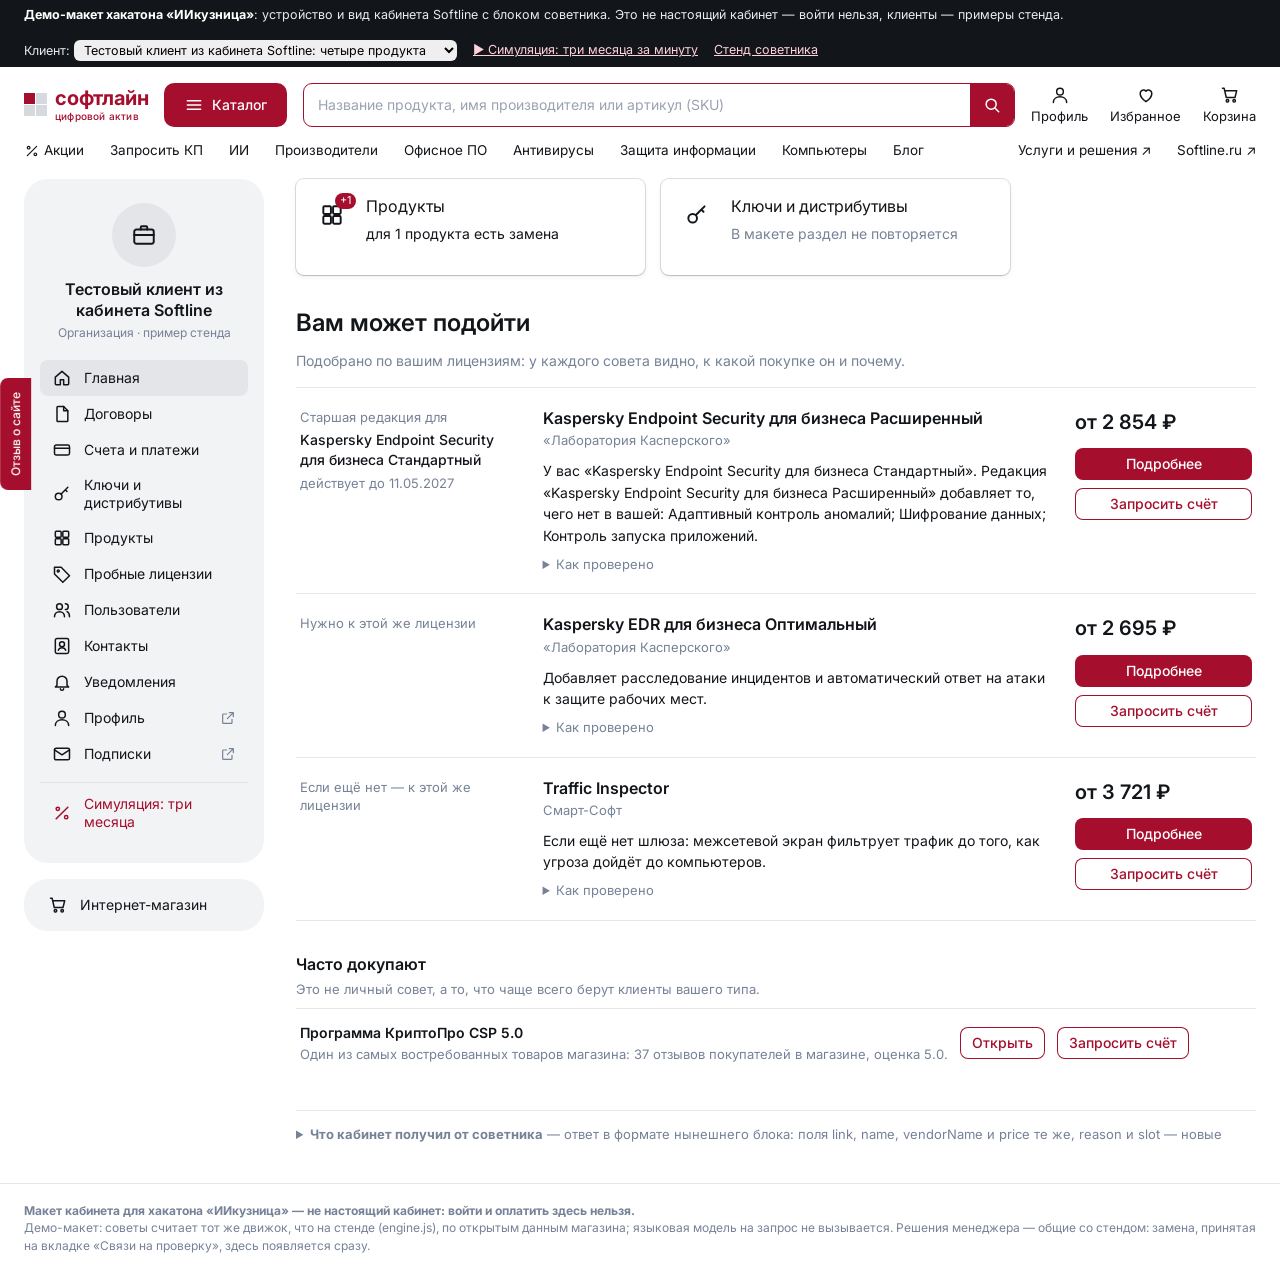
==== commit bf8923f6: "Макет кабинета: советы строками «основание → совет → цена» вместо одинаковых серых карточек По навык" ====
--- a/site/cabinet.html
+++ b/site/cabinet.html
@@ -73,6 +73,7 @@
   .h1 { font-size: 40px; line-height: 48px; font-weight: 700; margin: 8px 0 24px; }
   .h1 small { font-size: 14px; font-weight: 400; color: var(--ink-2); margin-left: 12px; }
   .h2 { font-size: 24px; line-height: 32px; font-weight: 600; margin: 32px 0 16px; }
+  .lead { margin: -4px 0 16px; font-size: 14px; color: var(--ink-2); }
   .h2 small { font-size: 14px; font-weight: 400; color: var(--ink-2); margin-left: 10px; }
   .hint { font-size: 13px; color: var(--ink-2); margin-top: 6px; max-width: 560px; line-height: 1.45; }
   .hint b { color: var(--ink); }
@@ -87,6 +88,35 @@
   .iw__text.muted { color: var(--ink-2); }
 
   /* блок советника — карточками в стиле «Популярных решений» */
+  /* советы — строками, как таблица лицензий кабинета: основание (ваша лицензия и срок) → совет → цена */
+  .adv { border-top: 1px solid var(--line); }
+  .adv__row { display: grid; grid-template-columns: minmax(170px, 0.85fr) minmax(0, 2fr) minmax(170px, 0.7fr); gap: 28px; padding: 20px 4px; border-bottom: 1px solid var(--line); align-items: start; }
+  .adv__basis { font-size: 13px; line-height: 1.45; color: var(--ink-2); }
+  .adv__basis b { display: block; margin: 3px 0 4px; font-size: 14px; font-weight: 500; color: var(--ink); }
+  .adv__term { font-size: 13px; color: var(--ink-2); }
+  .adv__term--soon { color: #a15c07; }
+  .adv__term--gone { color: var(--red); }
+  .adv__name { font-size: 16px; font-weight: 600; line-height: 1.35; color: var(--ink); }
+  .adv__vendor { margin-top: 2px; font-size: 13px; color: var(--ink-2); }
+  .adv__why { margin: 10px 0 0; max-width: 64ch; font-size: 14px; line-height: 1.55; }
+  .adv details { margin-top: 8px; }
+  .adv details summary { cursor: pointer; font-size: 13px; color: var(--ink-2); }
+  .adv details summary:hover, .adv details[open] summary { color: var(--ink); }
+  .adv details ul { margin: 6px 0 0; padding-left: 18px; font-size: 13px; line-height: 1.5; color: var(--ink-2); }
+  .adv__buy { display: flex; flex-direction: column; gap: 8px; }
+  .adv__price { margin-bottom: 4px; font-size: 20px; font-weight: 600; white-space: nowrap; }
+  .also { margin-top: 32px; }
+  .also__title { margin: 0; font-size: 16px; font-weight: 600; }
+  .also__note { margin: 4px 0 10px; font-size: 13px; color: var(--ink-2); }
+  .also__row { display: grid; grid-template-columns: minmax(0, 1fr) auto auto; gap: 12px; align-items: center; padding: 14px 4px; border-top: 1px solid var(--line); }
+  .also__row.row { background: none; border-radius: 0; margin: 0; box-shadow: none; padding: 14px 4px; }
+  .also__row b { font-weight: 500; }
+  .also__row span { display: block; margin-top: 2px; font-size: 13px; color: var(--ink-2); }
+  @media (max-width: 900px) {
+    .adv__row { grid-template-columns: 1fr; gap: 10px; }
+    .adv__buy { flex-direction: row; flex-wrap: wrap; align-items: center; }
+    .also__row { grid-template-columns: 1fr; }
+  }
   .cards { display: grid; grid-template-columns: repeat(auto-fill, minmax(250px, 1fr)); gap: 16px; }
   .card { background: var(--gray); border-radius: 16px; padding: 20px; display: flex; flex-direction: column; gap: 6px; }
   .card__kind { font-size: 12px; font-weight: 500; color: var(--red); }
@@ -292,7 +322,8 @@
           <span><div class="iw__title">Ключи и дистрибутивы</div><div class="iw__text muted">В макете раздел не повторяется</div></span>
         </div>
       </div>
-      <h2 class="h2">Вам может подойти <small>советы по вашим покупкам, с объяснением</small></h2>
+      <h2 class="h2">Вам может подойти</h2>
+      <p class="lead">Подобрано по вашим лицензиям: у каждого совета видно, к какой покупке он и почему.</p>
       <div id="block"></div>
       <div id="popular"></div>
       <details class="contract">
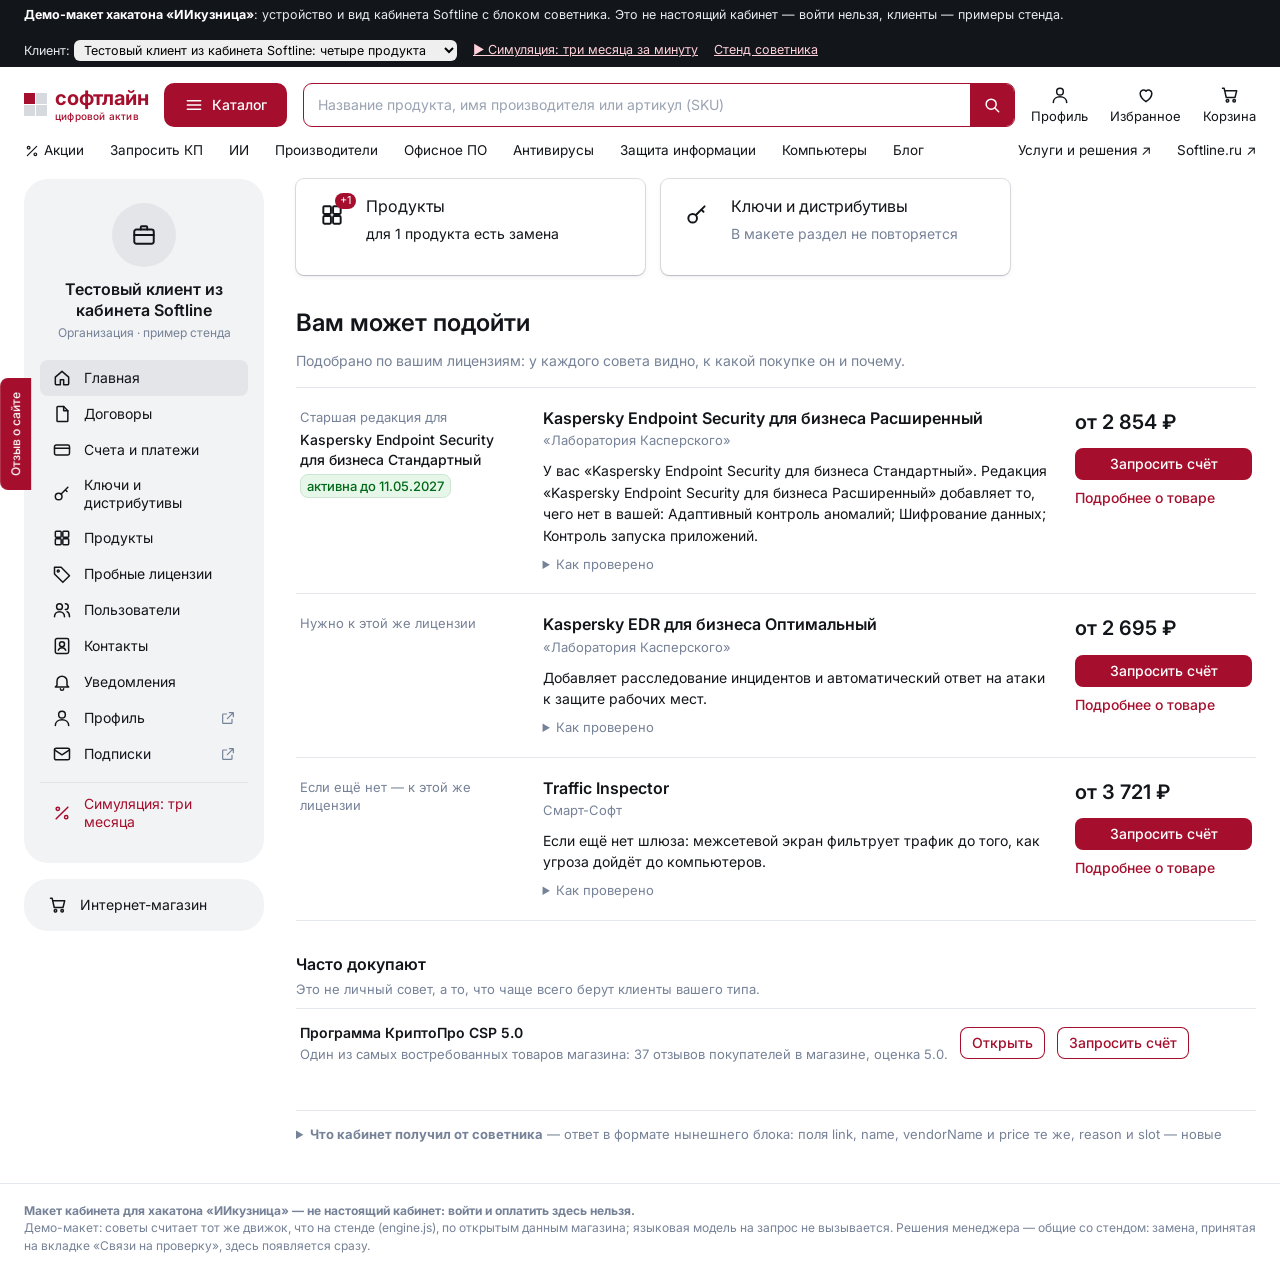
==== commit 6a6c050a: "Макет кабинета: статус лицензии — значками настоящего кабинета, главное действие — «Запросить счёт» " ====
--- a/site/cabinet.html
+++ b/site/cabinet.html
@@ -93,9 +93,11 @@
   .adv__row { display: grid; grid-template-columns: minmax(170px, 0.85fr) minmax(0, 2fr) minmax(170px, 0.7fr); gap: 28px; padding: 20px 4px; border-bottom: 1px solid var(--line); align-items: start; }
   .adv__basis { font-size: 13px; line-height: 1.45; color: var(--ink-2); }
   .adv__basis b { display: block; margin: 3px 0 4px; font-size: 14px; font-weight: 500; color: var(--ink); }
-  .adv__term { font-size: 13px; color: var(--ink-2); }
-  .adv__term--soon { color: #a15c07; }
-  .adv__term--gone { color: var(--red); }
+  /* значки статуса — цвета настоящего кабинета («Активен», «Истекает», «Истёк») */
+  .badge { display: inline-block; border-radius: 8px; padding: 2px 6px; font: 500 13px/18px Inter, Arial, sans-serif; border: 0.8px solid; }
+  .badge--ok { background: #e6f7e9; border-color: #cfe4d3; color: #006817; }
+  .badge--soon { background: #fcf6df; border-color: #f7e6bb; color: #c65300; }
+  .badge--gone { background: #ffebf0; border-color: #f3ced4; color: #b2041b; }
   .adv__name { font-size: 16px; font-weight: 600; line-height: 1.35; color: var(--ink); }
   .adv__vendor { margin-top: 2px; font-size: 13px; color: var(--ink-2); }
   .adv__why { margin: 10px 0 0; max-width: 64ch; font-size: 14px; line-height: 1.55; }
@@ -105,6 +107,8 @@
   .adv details ul { margin: 6px 0 0; padding-left: 18px; font-size: 13px; line-height: 1.5; color: var(--ink-2); }
   .adv__buy { display: flex; flex-direction: column; gap: 8px; }
   .adv__price { margin-bottom: 4px; font-size: 20px; font-weight: 600; white-space: nowrap; }
+  .adv__more { align-self: flex-start; font-size: 14px; font-weight: 500; color: var(--red); text-decoration: none; }
+  .adv__more:hover { text-decoration: underline; }
   .also { margin-top: 32px; }
   .also__title { margin: 0; font-size: 16px; font-weight: 600; }
   .also__note { margin: 4px 0 10px; font-size: 13px; color: var(--ink-2); }
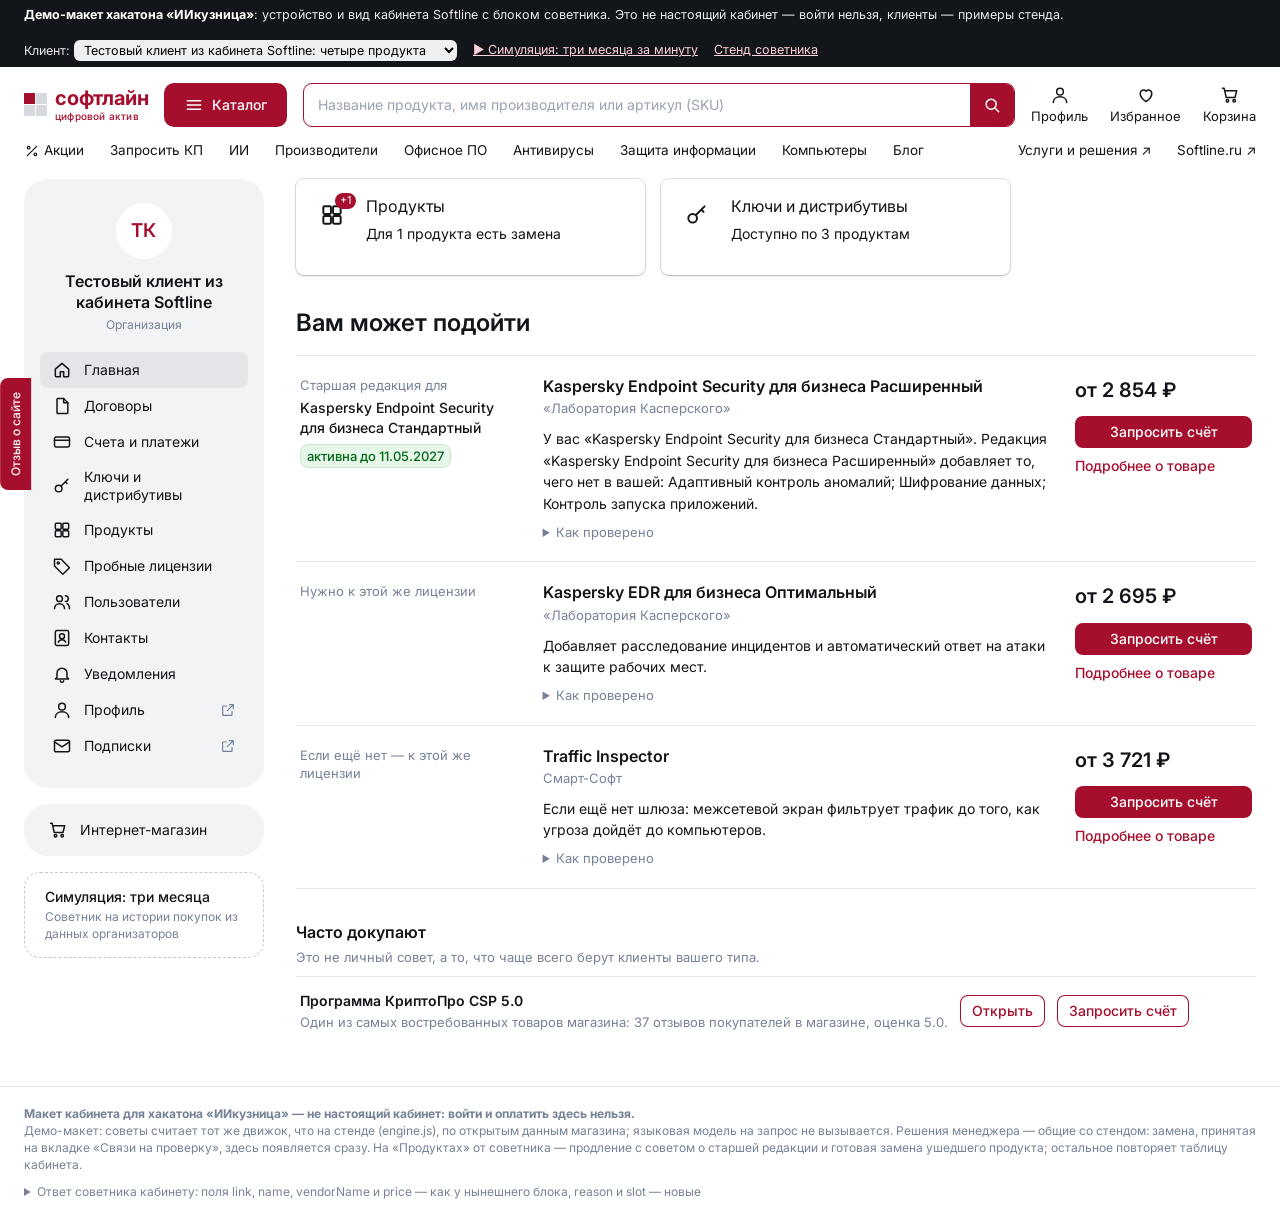
==== commit 53ec61d0: "Макет кабинета, второй проход: инициалы в профиле, виджет «Ключи и дистрибутивы» по лицензиям клиент" ====
--- a/site/cabinet.html
+++ b/site/cabinet.html
@@ -58,7 +58,8 @@
   /* кабинет: боковая панель и содержимое */
   .layout { max-width: 1392px; margin: 8px auto 0; padding: 0 24px; display: grid; grid-template-columns: 240px 1fr; gap: 32px; }
   .side__window { background: var(--gray); border-radius: 24px; padding: 24px 16px; margin-bottom: 16px; }
-  .avatar { width: 64px; height: 64px; border-radius: 50%; background: #e3e5e9; display: grid; place-items: center; margin: 0 auto 12px; }
+  .avatar { width: 56px; height: 56px; border-radius: 50%; background: #fff; color: var(--red); display: grid; place-items: center; margin: 0 auto 12px;
+    font: 600 19px/1 Inter, Arial, sans-serif; letter-spacing: .02em; }
   .who { text-align: center; margin-bottom: 18px; }
   .who b { display: block; font-size: 16px; font-weight: 600; line-height: 1.3; }
   .who span { display: block; color: var(--ink-2); font-size: 12px; margin-top: 4px; }
@@ -66,17 +67,18 @@
   .menu a.on { background: #e3e5e9; }
   .menu a.off { cursor: default; }
   .menu a .ext { margin-left: auto; width: 16px; height: 16px; color: var(--ink-2); }
-  .menu a.menu__sim { margin-top: 10px; border-top: 1px solid #dfe2e7; border-radius: 0 0 8px 8px; padding-top: 12px; color: var(--red); }
-  .menu a.menu__sim.on { border-radius: 8px; }
+  /* симуляция — приложение к макету, а не раздел кабинета: отдельное окно с пунктирной рамкой */
+  .side__demo { display: block; margin-top: 16px; padding: 14px 20px; border-radius: 16px; border: 1px dashed #c3c9d2; color: var(--ink); text-decoration: none; }
+  .side__demo b { display: block; font-size: 14px; font-weight: 500; }
+  .side__demo span { display: block; margin-top: 2px; font-size: 12px; line-height: 1.4; color: var(--ink-2); }
+  .side__demo:hover, .side__demo.on { background: var(--gray); border-style: solid; border-color: var(--gray); }
   .side__shop { display: flex; align-items: center; gap: 12px; padding: 16px 24px; }
   main { min-width: 0; padding-bottom: 40px; }
   .h1 { font-size: 40px; line-height: 48px; font-weight: 700; margin: 8px 0 24px; }
   .h1 small { font-size: 14px; font-weight: 400; color: var(--ink-2); margin-left: 12px; }
   .h2 { font-size: 24px; line-height: 32px; font-weight: 600; margin: 32px 0 16px; }
-  .lead { margin: -4px 0 16px; font-size: 14px; color: var(--ink-2); }
-  .h2 small { font-size: 14px; font-weight: 400; color: var(--ink-2); margin-left: 10px; }
   .hint { font-size: 13px; color: var(--ink-2); margin-top: 6px; max-width: 560px; line-height: 1.45; }
-  .hint b { color: var(--ink); }
+  .hint b, .hint strong { color: var(--ink); }
 
   /* «Главная»: виджеты как у кабинета */
   .widgets { display: grid; grid-template-columns: repeat(2, minmax(0, 349px)); gap: 16px; }
@@ -87,12 +89,11 @@
   .iw__text { color: var(--ink); font-size: 14px; }
   .iw__text.muted { color: var(--ink-2); }
 
-  /* блок советника — карточками в стиле «Популярных решений» */
   /* советы — строками, как таблица лицензий кабинета: основание (ваша лицензия и срок) → совет → цена */
   .adv { border-top: 1px solid var(--line); }
   .adv__row { display: grid; grid-template-columns: minmax(170px, 0.85fr) minmax(0, 2fr) minmax(170px, 0.7fr); gap: 28px; padding: 20px 4px; border-bottom: 1px solid var(--line); align-items: start; }
   .adv__basis { font-size: 13px; line-height: 1.45; color: var(--ink-2); }
-  .adv__basis b { display: block; margin: 3px 0 4px; font-size: 14px; font-weight: 500; color: var(--ink); }
+  .adv__src { display: block; margin: 3px 0 6px; font-size: 14px; font-weight: 500; color: var(--ink); }
   /* значки статуса — цвета настоящего кабинета («Активен», «Истекает», «Истёк») */
   .badge { display: inline-block; border-radius: 8px; padding: 2px 6px; font: 500 13px/18px Inter, Arial, sans-serif; border: 0.8px solid; }
   .badge--ok { background: #e6f7e9; border-color: #cfe4d3; color: #006817; }
@@ -121,17 +122,6 @@
     .adv__buy { flex-direction: row; flex-wrap: wrap; align-items: center; }
     .also__row { grid-template-columns: 1fr; }
   }
-  .cards { display: grid; grid-template-columns: repeat(auto-fill, minmax(250px, 1fr)); gap: 16px; }
-  .card { background: var(--gray); border-radius: 16px; padding: 20px; display: flex; flex-direction: column; gap: 6px; }
-  .card__kind { font-size: 12px; font-weight: 500; color: var(--red); }
-  .card__name { font-size: 16px; font-weight: 600; line-height: 1.35; }
-  .card__vendor { font-size: 13px; color: var(--ink-2); }
-  .card__why { font-size: 14px; margin: 6px 0; }
-  .card__foot { margin-top: auto; display: flex; flex-wrap: wrap; align-items: center; gap: 8px; padding-top: 8px; }
-  .card__price { font-weight: 600; white-space: nowrap; flex: 1 0 100%; font-size: 15px; }
-  .chip { align-self: flex-start; font-size: 12px; color: var(--ink-2); background: #fff; border-radius: 8px; padding: 2px 8px; }
-  details.why summary { cursor: pointer; font-size: 13px; color: var(--red); font-weight: 500; }
-  details.why ul { margin: 6px 0 0; padding-left: 18px; font-size: 13px; color: var(--ink-2); }
   .btn { display: inline-flex; align-items: center; justify-content: center; border: 0; border-radius: 8px; padding: 6px 12px; font: 500 14px/20px Inter, Arial, sans-serif;
     cursor: pointer; text-decoration: none; white-space: nowrap; background: #fff; color: var(--red); box-shadow: inset 0 0 0 1px var(--red); }
   .btn--fill { background: var(--red); color: #fff; box-shadow: none; }
@@ -139,10 +129,8 @@
   .btn:disabled { background: var(--gray); color: #a4afc0; box-shadow: none; cursor: default; }
   .row { display: flex; gap: 12px; align-items: center; padding: 14px 20px; background: var(--gray); border-radius: 16px; flex-wrap: wrap; margin-top: 12px; }
   .row b { flex: 1 1 220px; font-weight: 600; }
-  #popular h2 { font-size: 18px !important; font-weight: 600; margin: 28px 0 0 !important; }
-  #popular h2 small { font-size: 13px; font-weight: 400; color: var(--ink-2); margin-left: 8px; }
   .empty { color: var(--ink-2); font-size: 14px; padding: 16px 20px; background: var(--gray); border-radius: 16px; }
-  details.contract { margin-top: 32px; border-top: 1px solid var(--line); padding-top: 14px; font-size: 13px; color: var(--ink-2); }
+  details.contract { margin-top: 10px; font-size: 12px; color: var(--ink-2); }
   details.contract summary { cursor: pointer; }
   pre { background: var(--gray); border-radius: 8px; padding: 12px; font-size: 12px; overflow: auto; max-height: 340px; color: var(--ink); }
 
@@ -156,8 +144,8 @@
   #licenses td { padding: 14px 16px; border-top: 1px solid var(--line); vertical-align: top; }
   #licenses td.pact { width: 380px; text-align: right; }
   #licenses td.pact .hint { margin-left: auto; text-align: right; font-size: 13px; }
-  .pvend b { font-weight: 500; }
-  .pvend span { color: var(--ink-2); font-weight: 500; }
+  .pvend { font-weight: 500; }
+  .pvend span { color: var(--ink-2); }
   .pname { margin: 4px 0; max-width: 460px; }
   .ptags { color: var(--ink-2); }
   .pdate { margin-top: 8px; }
@@ -166,10 +154,9 @@
   .st--warn { background: var(--warn-bg); color: var(--warn); border-color: var(--warn-line); }
   .st--bad { background: var(--bad-bg); color: var(--bad); border-color: var(--bad-line); }
   .st--none { background: var(--gray); color: var(--ink-2); }
-  .repl { margin: 10px 0 0 auto; padding: 12px 14px; border-radius: 12px; background: var(--gray); font-size: 13px; max-width: 380px; text-align: left; }
+  .repl { display: block; margin: 10px 0 0 auto; padding: 12px 14px; border-radius: 12px; background: var(--gray); font-size: 13px; max-width: 380px; text-align: left; }
   #licenses td.pact .repl .hint { text-align: left; margin-left: 0; }
   .repl--wait { background: #fff; box-shadow: inset 0 0 0 1px #c9ced6; }
-  .note { color: var(--ink-2); margin-top: 14px; }
   footer { max-width: 1392px; margin: 0 auto; padding: 18px 24px 30px; font-size: 12px; color: var(--ink-2); border-top: 1px solid var(--line); }
   .feedback { position: fixed; left: 0; top: 42%; writing-mode: vertical-rl; transform: rotate(180deg); background: var(--red); color: #fff; font-size: 12px;
     font-weight: 500; padding: 14px 7px; border-radius: 0 8px 8px 0; }
@@ -179,11 +166,11 @@
   #sim h2 { font-size: 24px; line-height: 32px; font-weight: 600; margin: 0 0 8px; }
   #sim h2 small { font-size: 14px; font-weight: 400; color: var(--ink-2); margin-left: 8px; }
   .sim-controls { display: flex; gap: 10px; align-items: center; flex-wrap: wrap; margin: 6px 0 12px; }
-  .sim-tiles { display: grid; grid-template-columns: repeat(3, 1fr); gap: 12px; margin-bottom: 10px; }
-  .sim-tile { background: var(--gray); border-radius: 16px; padding: 12px 16px; }
-  .sim-tile b { display: block; font-size: 30px; line-height: 1.1; font-variant-numeric: tabular-nums; }
+  .sim-tiles { display: flex; flex-wrap: wrap; margin: 8px 0 10px; border-top: 1px solid var(--line); border-bottom: 1px solid var(--line); }
+  .sim-tile { padding: 12px 32px 12px 0; margin-right: 32px; border-right: 1px solid var(--line); }
+  .sim-tile:last-child { border-right: 0; }
+  .sim-tile b { display: block; font-size: 32px; line-height: 1.15; font-weight: 600; font-variant-numeric: tabular-nums; }
   .sim-tile span { font-size: 13px; color: var(--ink-2); }
-  .sim-tile--ours { background: var(--ok-bg); }
   .sim-tile--ours b { color: var(--ok); }
   .sim-barwrap { height: 6px; background: var(--gray); border-radius: 3px; overflow: hidden; margin: 4px 0 2px; }
   .sim-barwrap i { display: block; height: 100%; width: 0; background: var(--red); transition: width .2s; }
@@ -195,10 +182,10 @@
   .sim-hist li { display: inline; margin-right: 10px; color: var(--ink); }
   .sim-hist li small, .sim-item small { color: var(--ink-2); }
   .sim-cols { display: grid; grid-template-columns: 1fr 1fr; gap: 12px; }
-  .sim-col { background: var(--gray); border-radius: 16px; padding: 12px 14px; }
-  .sim-col--ours { background: #fff; box-shadow: inset 0 0 0 1.5px var(--red); }
-  .sim-col h3 { font-size: 12.5px; margin: 0 0 6px; color: var(--ink-2); text-transform: uppercase; letter-spacing: .03em; }
-  .sim-col h3 small { text-transform: none; letter-spacing: 0; font-weight: 400; }
+  .sim-col { border: 1px solid var(--line); border-radius: 12px; padding: 12px 14px; }
+  .sim-col--ours { border-color: var(--red); }
+  .sim-col h3 { font-size: 14px; font-weight: 600; margin: 0 0 6px; }
+  .sim-col h3 small { font-weight: 400; color: var(--ink-2); }
   .sim-item { padding: 6px 8px; border-radius: 8px; margin: 4px 0; font-size: 13.5px; display: flex; flex-wrap: wrap; gap: 2px 8px; align-items: baseline; }
   .sim-item small { flex-basis: 100%; font-size: 11.5px; }
   .sim-item.hit { background: var(--ok-bg); color: var(--ok); font-weight: 600; }
@@ -220,7 +207,8 @@
   .sim-list li { margin: 4px 0; }
   .sim-judge { margin-top: 8px; font-size: 12.5px; color: var(--ink-2); background: var(--gray); border-radius: 8px; padding: 6px 10px; }
   @media (max-width: 1100px) { .hdr__nav, .contacts { display: none; } }
-  @media (max-width: 820px) { .layout { grid-template-columns: 1fr; } aside { display: none; } .sim-cols, .sim-tiles, .widgets { grid-template-columns: 1fr; } .hdr__icons { display: none; } }
+  @media (max-width: 600px) { .search { display: none; } }
+  @media (max-width: 820px) { .layout { grid-template-columns: 1fr; } aside { display: none; } .sim-cols, .widgets { grid-template-columns: 1fr; } .hdr__icons { display: none; } }
 </style>
 </head>
 <body>
@@ -273,7 +261,7 @@
 <div class="layout">
   <aside>
     <div class="side__window">
-      <div class="avatar"><svg class="i" style="width:26px;height:26px"><use href="#i-bag"/></svg></div>
+      <div class="avatar" id="avatar" aria-hidden="true"></div>
       <div class="who" id="who"></div>
       <nav class="menu">
         <a href="#" data-page="home" class="on"><svg class="i"><use href="#i-home"/></svg>Главная</a>
@@ -287,10 +275,10 @@
         <a class="off" title="В макете этого раздела нет"><svg class="i"><use href="#i-bell"/></svg>Уведомления</a>
         <a class="off" title="В макете этого раздела нет"><svg class="i"><use href="#i-user"/></svg>Профиль<svg class="i ext"><use href="#i-ext"/></svg></a>
         <a class="off" title="В макете этого раздела нет"><svg class="i"><use href="#i-mail"/></svg>Подписки<svg class="i ext"><use href="#i-ext"/></svg></a>
-        <a href="#sim" data-page="sim" class="menu__sim"><svg class="i"><use href="#i-pct"/></svg>Симуляция: три месяца</a>
       </nav>
     </div>
     <div class="side__window side__shop"><svg class="i"><use href="#i-cart"/></svg>Интернет-магазин</div>
+    <a class="side__demo" href="#sim" data-page="sim"><b>Симуляция: три месяца</b><span>Советник на истории покупок из данных организаторов</span></a>
   </aside>
 
   <main>
@@ -323,20 +311,12 @@
         </a>
         <div class="info-widget">
           <span class="iw__icon"><svg class="i" style="width:26px;height:26px"><use href="#i-key"/></svg></span>
-          <span><div class="iw__title">Ключи и дистрибутивы</div><div class="iw__text muted">В макете раздел не повторяется</div></span>
+          <span><div class="iw__title">Ключи и дистрибутивы</div><div class="iw__text" id="w-keys">—</div></span>
         </div>
       </div>
       <h2 class="h2">Вам может подойти</h2>
-      <p class="lead">Подобрано по вашим лицензиям: у каждого совета видно, к какой покупке он и почему.</p>
       <div id="block"></div>
       <div id="popular"></div>
-      <details class="contract">
-        <summary><b>Что кабинет получил от советника</b> — ответ в формате нынешнего блока: поля link, name, vendorName и price те же, reason и slot — новые</summary>
-        <pre id="contract"></pre>
-        <p class="hint">Тот же ответ кабинет получает одним запросом к серверу советника: <code>POST /api/advice</code> с типом клиента,
-          датой и покупками (семейство, дата, срок), или вставляет виджет одним тегом — <a href="embed.html">страница встраивания</a>.
-          Языковая модель на запрос не вызывается, ответ — около миллисекунды.</p>
-      </details>
     </section>
 
     <section id="page-products" class="page" hidden>
@@ -344,7 +324,6 @@
       <div class="psearch"><svg class="i"><use href="#i-search"/></svg>Поиск по названию продукта</div>
       <div class="filters"><span>Вендор</span><span>Номер договора</span><span>Тип продукта</span><span>Истекшие продукты</span><span>Год поставки</span></div>
       <div id="licenses"></div>
-      <p class="note">Продление с советом о старшей редакции и готовая замена ушедшего продукта — от советника; остальное повторяет таблицу кабинета.</p>
     </section>
   </main>
 </div>
@@ -353,6 +332,14 @@
   <b class="mark">Макет кабинета для хакатона «ИИкузница» — не настоящий кабинет: войти и оплатить здесь нельзя.</b><br>
   Демо-макет: советы считает тот же движок, что на стенде (engine.js), по открытым данным магазина; языковая модель на запрос не вызывается.
   Решения менеджера — общие со стендом: замена, принятая на вкладке «Связи на проверку», здесь появляется сразу.
+  На «Продуктах» от советника — продление с советом о старшей редакции и готовая замена ушедшего продукта; остальное повторяет таблицу кабинета.
+  <details class="contract">
+    <summary>Ответ советника кабинету: поля link, name, vendorName и price — как у нынешнего блока, reason и slot — новые</summary>
+    <pre id="contract"></pre>
+    <p>Тот же ответ кабинет получает одним запросом к серверу советника: <code>POST /api/advice</code> с типом клиента,
+      датой и покупками (семейство, дата, срок), или вставляет виджет одним тегом — <a href="embed.html">страница встраивания</a>.
+      Языковая модель на запрос не вызывается, ответ — около миллисекунды.</p>
+  </details>
 </footer>
 <script>
   // запись видео на своём компьютере: ?clean убирает тёмную полосу макета (метка «макет» остаётся в подвале);
@@ -371,7 +358,7 @@
     const sim = location.hash === "#sim";
     const id = location.hash === "#products" ? "page-products" : "page-home";
     if (!sim) document.querySelectorAll("main > section.page").forEach((s) => { s.hidden = s.id !== id; });
-    document.querySelectorAll(".menu a[data-page]").forEach((a) => a.classList.toggle("on", sim ? a.dataset.page === "sim" : "page-" + a.dataset.page === id));
+    document.querySelectorAll("aside a[data-page]").forEach((a) => a.classList.toggle("on", sim ? a.dataset.page === "sim" : "page-" + a.dataset.page === id));
     document.title = (sim ? "Симуляция" : id === "page-products" ? "Продукты" : "Главная") + " — макет личного кабинета с советником";
     window.scrollTo(0, 0);
   }
@@ -386,7 +373,8 @@
     const parts = [];
     if (renew) parts.push(`${renew} ${plural(renew, "продукт", "продукта", "продуктов")} можно продлить`);
     if (repl) parts.push(`для ${repl} ${plural(repl, "продукта", "продуктов", "продуктов")} есть замена`);
-    document.getElementById("w-products").textContent = parts.join(", ") || "Продления и замены не требуются";
+    const text = parts.join(", ");
+    document.getElementById("w-products").textContent = text ? text.charAt(0).toUpperCase() + text.slice(1) : "Продления и замены не требуются";
     const badge = document.getElementById("w-badge");
     badge.hidden = !(renew + repl);
     badge.textContent = "+" + (renew + repl);
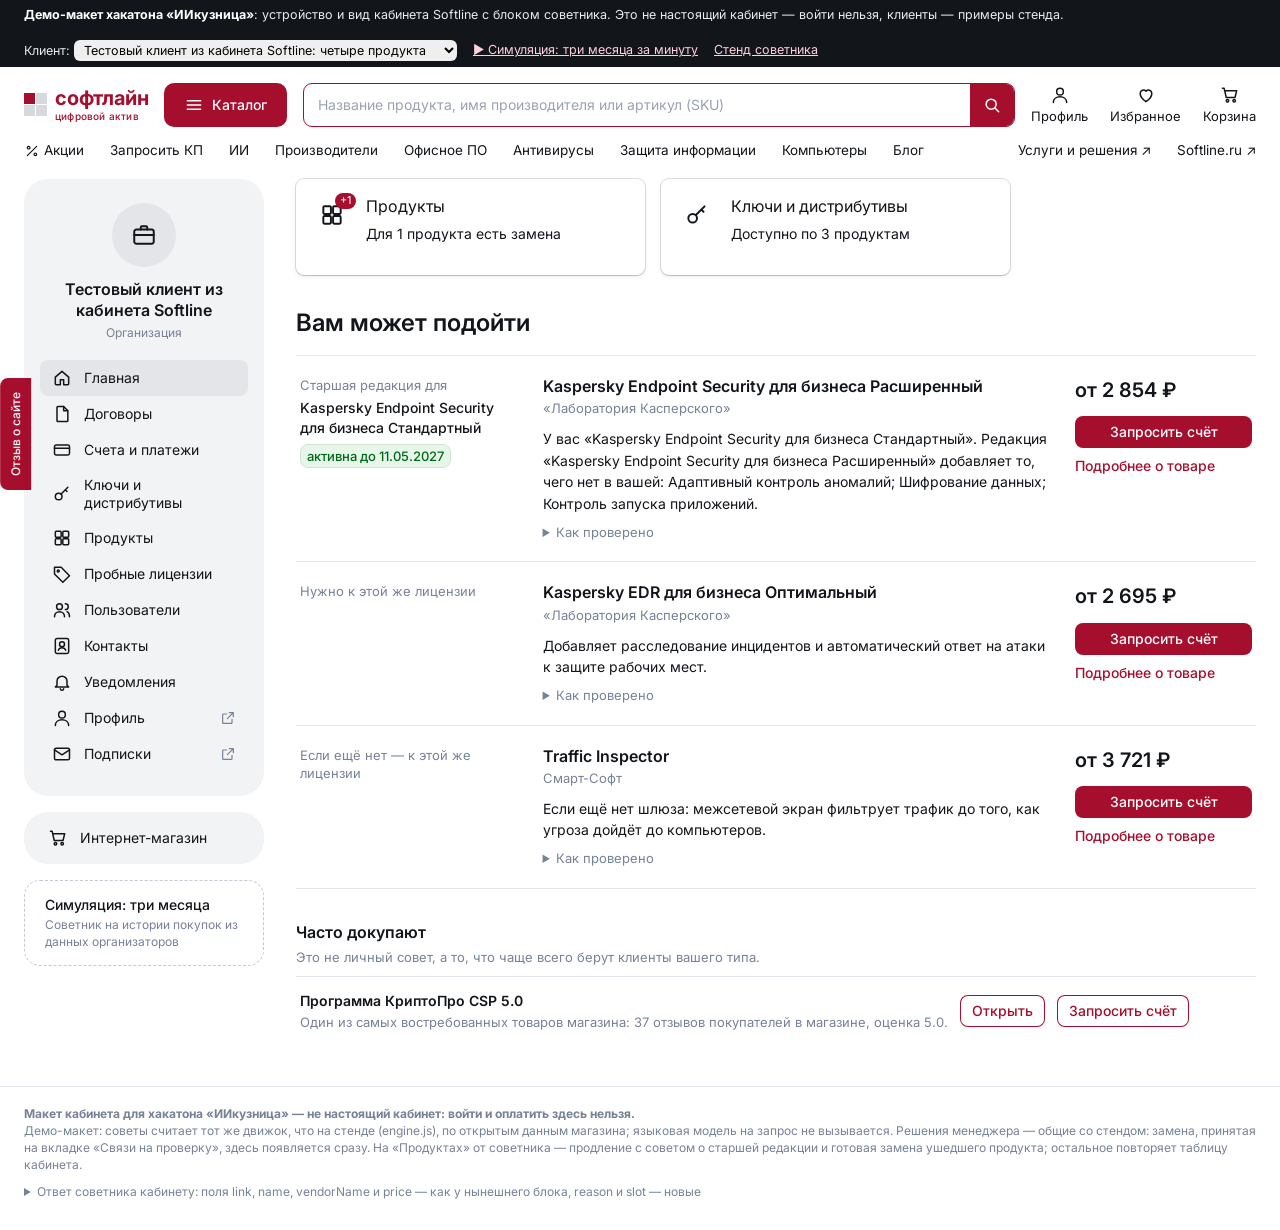
==== commit f783f466: "Закладка «Советник»: заменяет магазинный «Вам может подойти» под акциями (раньше — «Популярные решен" ====
--- a/site/cabinet.html
+++ b/site/cabinet.html
@@ -58,8 +58,8 @@
   /* кабинет: боковая панель и содержимое */
   .layout { max-width: 1392px; margin: 8px auto 0; padding: 0 24px; display: grid; grid-template-columns: 240px 1fr; gap: 32px; }
   .side__window { background: var(--gray); border-radius: 24px; padding: 24px 16px; margin-bottom: 16px; }
-  .avatar { width: 56px; height: 56px; border-radius: 50%; background: #fff; color: var(--red); display: grid; place-items: center; margin: 0 auto 12px;
-    font: 600 19px/1 Inter, Arial, sans-serif; letter-spacing: .02em; }
+  /* как в настоящем кабинете: портфель в сером круге, под именем — почта */
+  .avatar { width: 64px; height: 64px; border-radius: 50%; background: #e3e5e9; display: grid; place-items: center; margin: 0 auto 12px; }
   .who { text-align: center; margin-bottom: 18px; }
   .who b { display: block; font-size: 16px; font-weight: 600; line-height: 1.3; }
   .who span { display: block; color: var(--ink-2); font-size: 12px; margin-top: 4px; }
@@ -261,7 +261,7 @@
 <div class="layout">
   <aside>
     <div class="side__window">
-      <div class="avatar" id="avatar" aria-hidden="true"></div>
+      <div class="avatar" aria-hidden="true"><svg class="i" style="width:26px;height:26px"><use href="#i-bag"/></svg></div>
       <div class="who" id="who"></div>
       <nav class="menu">
         <a href="#" data-page="home" class="on"><svg class="i"><use href="#i-home"/></svg>Главная</a>
